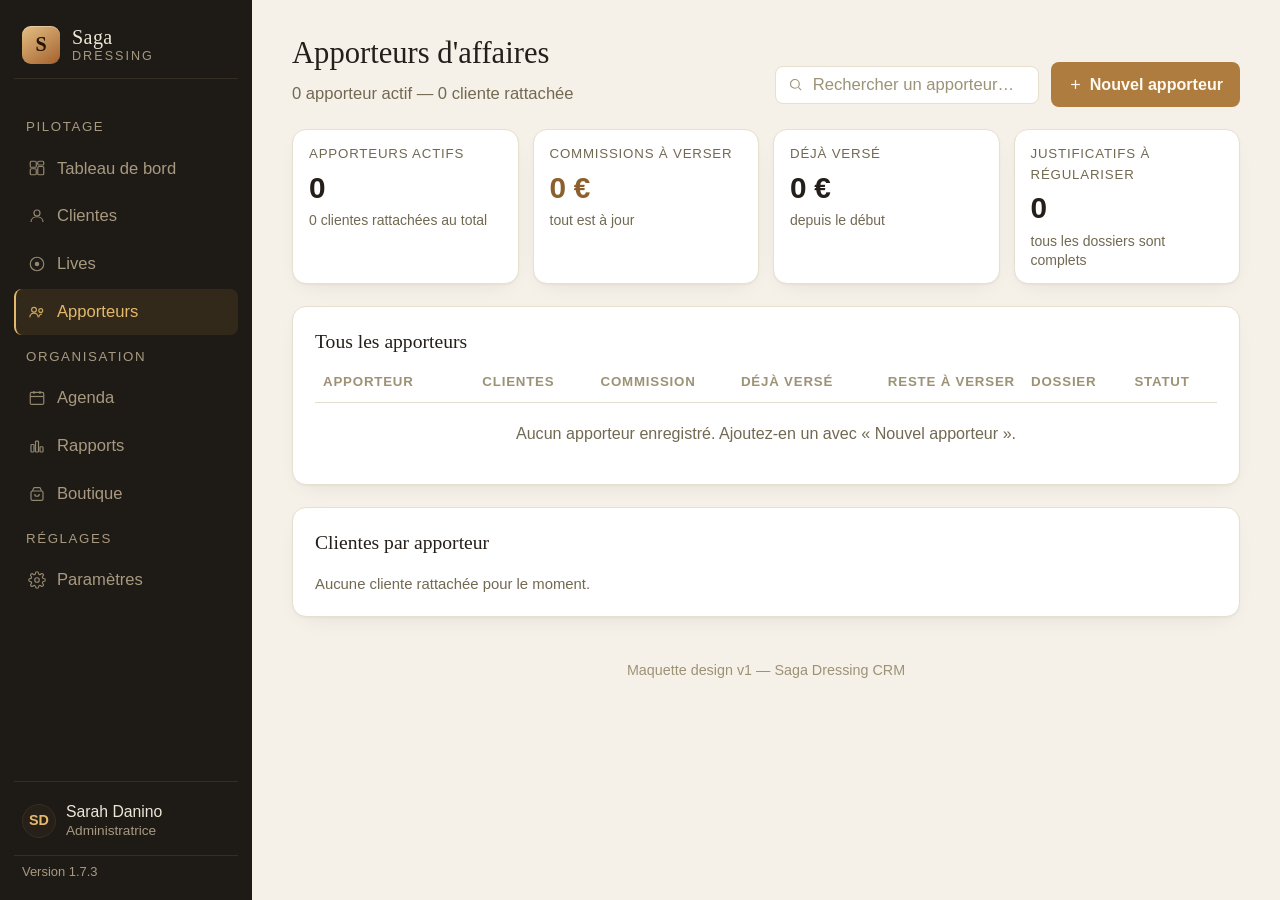
==== apporteur.html @ ab076937 "feat: démarrage à vide pour la phase de test Les exemples (Fanny, Julie, Nadia R., lives de juillet…" ====
<!DOCTYPE html>
<html lang="fr">
<head>
<meta charset="UTF-8" />
<meta name="viewport" content="width=device-width, initial-scale=1.0" />
<title>Apporteur — Saga Dressing (maquette)</title>
<link rel="stylesheet" href="style.css" />
</head>
<body>
  <div class="app">
    <aside class="sidebar" id="sidebarRoot"></aside>

    <div class="main">
      <a class="back-link" href="apporteurs.html">
        <svg width="14" height="14" viewBox="0 0 24 24" fill="none" stroke="currentColor" stroke-width="2"><line x1="19" y1="12" x2="5" y2="12"/><polyline points="12,19 5,12 12,5"/></svg>
        Apporteurs
      </a>

      <div class="detail-header">
        <div class="avatar-lg" id="aAvatar">—</div>
        <div class="detail-title-block">
          <div class="detail-title-row">
            <h1 id="aName">—</h1>
            <span class="chip good" id="aStatusChip">Actif</span>
            <span class="chip critical" id="aDocChip" style="display:none;">Justificatif manquant</span>
          </div>
          <div class="detail-meta" id="aMeta">—</div>
        </div>
        <div class="detail-actions">
          <button class="btn btn-secondary" onclick="ouvrirEdition()">
            <svg width="14" height="14" viewBox="0 0 24 24" fill="none" stroke="currentColor" stroke-width="1.8"><path d="M12 20h9"/><path d="M16.5 3.5a2.1 2.1 0 0 1 3 3L7 19l-4 1 1-4Z"/></svg>
            Modifier
          </button>
          <button class="btn btn-primary" onclick="reglerCommissions()">
            <svg width="14" height="14" viewBox="0 0 24 24" fill="none" stroke="currentColor" stroke-width="1.8"><rect x="3" y="6" width="18" height="13" rx="2"/><path d="M3 10h18"/></svg>
            Régler les commissions
          </button>
        </div>
      </div>

      <div class="proto-badge">
        <svg width="14" height="14" viewBox="0 0 24 24" fill="none" stroke="currentColor" stroke-width="1.8"><circle cx="12" cy="12" r="9"/><line x1="12" y1="8" x2="12" y2="13"/><circle cx="12" cy="16.3" r="0.6" fill="currentColor" stroke="none"/></svg>
        Maquette design — données fictives, non connectée au CRM en production
      </div>

      <div class="alert-bar" id="docAlert" style="display:none;">
        <svg width="16" height="16" viewBox="0 0 24 24" fill="none" stroke="currentColor" stroke-width="1.8"><path d="M12 9v4"/><path d="M10.3 3.9 2.4 18a1.8 1.8 0 0 0 1.6 2.7h16a1.8 1.8 0 0 0 1.6-2.7L13.7 3.9a1.8 1.8 0 0 0-3.4 0Z"/><circle cx="12" cy="17" r="0.6" fill="currentColor" stroke="none"/></svg>
        <span id="docAlertText">—</span>
        <button class="btn btn-secondary btn-sm alert-action" onclick="document.querySelector('[data-tab=&quot;tab-docs&quot;]').click()">Voir les justificatifs</button>
      </div>

      <div class="kpi-grid">
        <div class="kpi-card">
          <div class="kpi-top"><span class="kpi-label">Clientes apportées</span></div>
          <div class="kpi-value tabular" id="kClientes">—</div>
          <div class="kpi-delta" id="kClientesSub">—</div>
        </div>
        <div class="kpi-card">
          <div class="kpi-top"><span class="kpi-label">Commission par défaut</span></div>
          <div class="kpi-value tabular" id="kPct">—</div>
          <div class="kpi-delta">appliquée aux ventes en live</div>
        </div>
        <div class="kpi-card">
          <div class="kpi-top"><span class="kpi-label">Déjà versé</span></div>
          <div class="kpi-value tabular" id="kPaye">—</div>
          <div class="kpi-delta" id="kPayeSub">—</div>
        </div>
        <div class="kpi-card">
          <div class="kpi-top"><span class="kpi-label">Reste à verser</span></div>
          <div class="kpi-value tabular" id="kDu" style="color:var(--brand-strong)">—</div>
          <div class="kpi-delta" id="kDuSub">—</div>
        </div>
      </div>

      <div class="panel">
        <div class="tabs" data-panel-group="apporteur">
          <div class="tab-item active" data-tab="tab-commissions">Commissions</div>
          <div class="tab-item" data-tab="tab-contrat-a">Contrat</div>
          <div class="tab-item" data-tab="tab-docs">Justificatifs <span class="tab-badge" id="docsBadge" style="display:none;">0</span></div>
          <div class="tab-item" data-tab="tab-infos-a">Infos</div>
        </div>

        <!-- ===== COMMISSIONS ===== -->
        <div class="tab-panel active" id="tab-commissions" data-panel-group="apporteur" style="margin-top:18px;">
          <div class="table-scroll">
            <table>
              <thead><tr><th>Date</th><th>Origine</th><th>Cliente</th><th class="num">Base</th><th class="num">Commission</th><th>Statut</th></tr></thead>
              <tbody id="commBody"></tbody>
            </table>
          </div>
        </div>

        <!-- ===== CONTRAT ===== -->
        <div class="tab-panel" id="tab-contrat-a" data-panel-group="apporteur" style="margin-top:18px;">
          <div class="file-row" style="margin-bottom:18px;">
            <div class="file-icon">
              <svg width="18" height="18" viewBox="0 0 24 24" fill="none" stroke="currentColor" stroke-width="1.7"><path d="M8 3h6l6 6v10a2 2 0 0 1-2 2H8a2 2 0 0 1-2-2V5a2 2 0 0 1 2-2Z"/><path d="M14 3v6h6"/></svg>
            </div>
            <div class="file-meta">
              <div class="file-name">Modele_Contrat_Apporteur.docx</div>
              <div class="file-sub">Modèle utilisé pour tous les apporteurs</div>
            </div>
            <div class="file-actions">
              <input type="file" id="modeleContratInput" accept=".doc,.docx,.pdf,.odt" style="display:none;" onchange="remplacerModele(this)" />
              <button class="btn btn-ghost btn-sm" onclick="document.getElementById('modeleContratInput').click()">Remplacer le modèle</button>
            </div>
          </div>

          <div id="contratEmpty" class="empty-state">
            <svg width="30" height="30" viewBox="0 0 24 24" fill="none" stroke="currentColor" stroke-width="1.6"><path d="M8 3h6l6 6v10a2 2 0 0 1-2 2H8a2 2 0 0 1-2-2V5a2 2 0 0 1 2-2Z"/><path d="M14 3v6h6"/><line x1="9" y1="13" x2="15" y2="13"/></svg>
            <div class="t">Aucun contrat d'apporteur enregistré</div>
            <div class="s">Fixez le taux et les conditions, puis envoyez-le en signature électronique</div>
            <button class="btn btn-primary" style="margin-top:8px;" onclick="startContrat()">Créer le contrat</button>
          </div>

          <div id="contratWorkspace" style="display:none;">
            <div class="sign-steps" id="signSteps">
              <div class="sign-step" data-step="draft"><div class="dot">1</div><span class="label">Brouillon</span><span class="sub" id="stepDraftSub">—</span></div>
              <div class="sign-step" data-step="sent"><div class="dot">2</div><span class="label">À signer</span><span class="sub" id="stepSentSub">—</span></div>
              <div class="sign-step" data-step="signed"><div class="dot">3</div><span class="label">Signé</span><span class="sub" id="stepSignedSub">—</span></div>
            </div>

            <div class="contrat-columns">
              <div class="form-grid" id="contratFields">
                <div class="form-field">
                  <label class="form-label" for="cStatutJur">Statut de l'apporteur</label>
                  <select class="form-select" id="cStatutJur">
                    <option>Auto-entrepreneur</option>
                    <option>Société (SASU, EURL…)</option>
                    <option>Particulier non professionnel</option>
                  </select>
                </div>
                <div class="form-field">
                  <label class="form-label" for="cSiret">SIRET</label>
                  <input class="form-input" id="cSiret" placeholder="Ex. 892 411 675 00018" />
                </div>
                <div class="form-field">
                  <label class="form-label" for="cTaux">Taux de commission (%)</label>
                  <input class="form-input" type="number" id="cTaux" />
                </div>
                <div class="form-field">
                  <label class="form-label" for="cAssiette">Assiette de la commission</label>
                  <select class="form-select" id="cAssiette">
                    <option>Ventes en live uniquement</option>
                    <option>Toutes les ventes (live et hors live)</option>
                  </select>
                </div>
                <div class="form-field">
                  <label class="form-label" for="cDuree">Durée de l'apport</label>
                  <select class="form-select" id="cDuree">
                    <option>Tant que la cliente reste active</option>
                    <option>12 mois à compter de la mise en relation</option>
                    <option>24 mois à compter de la mise en relation</option>
                  </select>
                </div>
                <div class="form-field">
                  <label class="form-label" for="cDebut">Date d'effet</label>
                  <input class="form-input" type="date" id="cDebut" />
                </div>

                <div id="actionsDraft" style="display:flex; gap:10px; flex-wrap:wrap;">
                  <button class="btn btn-primary btn-sm" onclick="sendForSignature()">Envoyer en signature</button>
                  <button class="btn btn-ghost btn-sm" onclick="cancelContrat()">Annuler</button>
                </div>
                <div id="actionsSent" style="display:none;">
                  <p class="card-note" style="margin-bottom:10px;">Envoyé à <strong id="sentEmail">—</strong> · en attente de signature.</p>
                  <button class="btn btn-secondary btn-sm" onclick="simulateSignature()">Simuler la réception de signature</button>
                </div>
                <div id="actionsSigned" style="display:none;">
                  <p class="card-note" style="margin-bottom:10px; color:var(--good);">✓ Contrat signé le <strong id="signedDate">—</strong>, archivé dans les justificatifs.</p>
                </div>
              </div>

              <div class="doc-preview" id="contratPreview">
                <div class="doc-title">CONTRAT D'APPORTEUR D'AFFAIRES</div>
                <p>Entre <strong>SAGA DRESSING</strong>, SAS – 2, rue des Colverts, 77150 Lésigny – SIRET 102 429 833,
                représentée par Sarah Danino, ci-après « la Société »,</p>
                <p>Et <span class="field" data-f="nom">—</span>,
                <span class="field" data-f="statut">—</span>,
                SIRET <span class="field empty" data-f="siret">…</span>, ci-après « l'Apporteur ».</p>

                <h3>1. Objet</h3>
                <p>L'Apporteur met en relation la Société avec des personnes susceptibles de lui confier des articles
                en dépôt-vente. Il n'a aucun pouvoir de représentation ni de négociation au nom de la Société.</p>

                <h3>2. Rémunération</h3>
                <p>L'Apporteur perçoit <span class="field" data-f="taux">—</span> % du produit des ventes réalisées
                pour les clientes qu'il a apportées, calculé sur <span class="field" data-f="assiette">—</span>.
                La commission est due après encaissement effectif par la Société.</p>

                <h3>3. Durée de l'apport</h3>
                <p><span class="field" data-f="duree">—</span>. Prise d'effet au
                <span class="field" data-f="debut">—</span>.</p>

                <h3>4. Facturation</h3>
                <p>L'Apporteur professionnel adresse une facture mensuelle. À défaut de statut professionnel,
                les sommes versées sont déclarées par la Société au titre des honoraires (déclaration DAS2).</p>

                <h3>5. Obligations de l'Apporteur</h3>
                <p>L'Apporteur fournit et maintient à jour les justificatifs légaux exigés : extrait Kbis ou avis
                de situation SIRENE, attestation de vigilance URSSAF (renouvelée tous les 6 mois), pièce d'identité
                et coordonnées bancaires.</p>

                <h3>6. Signature</h3>
                <p>Fait à Lésigny, le <span class="field" data-f="debut2">—</span>.<br/>
                Signature de l'Apporteur : <span class="field empty" data-f="sig">à signer</span><br/>
                Pour la Société : <span class="field empty">Sarah Danino</span></p>
              </div>
            </div>
          </div>
        </div>

        <!-- ===== JUSTIFICATIFS ===== -->
        <div class="tab-panel" id="tab-docs" data-panel-group="apporteur" style="margin-top:18px;">
          <p class="card-note" style="max-width:720px; margin-bottom:16px;">
            Pièces à conserver pour être en règle en cas de contrôle. Celles marquées <strong>Obligatoire</strong>
            doivent être présentes et à jour ; l'attestation de vigilance URSSAF se renouvelle tous les 6 mois.
          </p>

          <div class="doc-checklist" id="docChecklist"></div>

          <div style="margin-top:18px; padding:16px 18px; border:1px solid var(--line); border-radius:12px; background:var(--surface-alt);">
            <div class="form-grid" style="max-width:480px;">
              <div class="form-field">
                <label class="form-label" for="upType">Type de document</label>
                <select class="form-select" id="upType"></select>
              </div>
              <div class="form-field">
                <label class="form-label" for="upFile">Fichier</label>
                <input class="form-input" type="file" id="upFile" />
              </div>
              <div class="form-field">
                <label class="form-label" for="upExpire">Date d'expiration (si applicable)</label>
                <input class="form-input" type="date" id="upExpire" />
                <span class="card-note">Renseignée, elle déclenche une alerte quand le document approche de sa péremption.</span>
              </div>
              <button class="btn btn-primary btn-sm" style="max-width:220px;" onclick="addDoc()">Ajouter le justificatif</button>
            </div>
          </div>
        </div>

        <!-- ===== INFOS ===== -->
        <div class="tab-panel" id="tab-infos-a" data-panel-group="apporteur" style="margin-top:18px;">
          <div class="info-list" id="infoList"></div>

          <div class="form-grid" id="infoForm" style="display:none; max-width:520px; margin-top:4px;">
            <div class="form-field">
              <label class="form-label" for="eNom">Nom complet</label>
              <input class="form-input" id="eNom" />
            </div>
            <div class="form-field">
              <label class="form-label" for="ePrenom">Nom affiché (listes, fiches clientes)</label>
              <input class="form-input" id="ePrenom" placeholder="Ex. Nadia R." />
            </div>
            <div class="form-field" style="flex-direction:row; gap:12px;">
              <div style="flex:1;">
                <label class="form-label" for="eEmail">Email</label>
                <input class="form-input" type="email" id="eEmail" />
              </div>
              <div style="flex:1;">
                <label class="form-label" for="eTel">Téléphone</label>
                <input class="form-input" id="eTel" />
              </div>
            </div>
            <div class="form-field">
              <label class="form-label" for="eAdresse">Adresse</label>
              <input class="form-input" id="eAdresse" placeholder="Ex. 8 rue des Lilas, 75020 Paris" />
            </div>
            <div class="form-field" style="flex-direction:row; gap:12px;">
              <div style="flex:2;">
                <label class="form-label" for="eStatutJur">Statut juridique</label>
                <select class="form-select" id="eStatutJur">
                  <option>Auto-entrepreneur</option>
                  <option>Société (SASU, EURL…)</option>
                  <option>Particulier non professionnel</option>
                </select>
              </div>
              <div style="flex:1;">
                <label class="form-label" for="eSiret">SIRET</label>
                <input class="form-input" id="eSiret" />
              </div>
            </div>
            <div class="form-field" style="flex-direction:row; gap:12px;">
              <div style="flex:1;">
                <label class="form-label" for="ePct">Commission par défaut (%)</label>
                <input class="form-input" type="number" id="ePct" />
              </div>
              <div style="flex:1;">
                <label class="form-label" for="eStatut">Statut</label>
                <select class="form-select" id="eStatut">
                  <option>Actif</option>
                  <option>Inactif</option>
                </select>
              </div>
            </div>
            <div style="display:flex; gap:10px; align-items:center;">
              <button class="btn btn-primary btn-sm" onclick="enregistrerInfos()">Enregistrer les modifications</button>
              <button class="btn btn-ghost btn-sm" onclick="annulerEdition()">Annuler</button>
              <span class="card-note" id="eSaved" style="display:none; color:var(--good);">✓ Enregistré</span>
            </div>
          </div>
        </div>
      </div>

      <p class="footnote">Maquette design v1 — Saga Dressing CRM</p>
    </div>
  </div>

<script src="nav.js"></script>
<script src="saga-pdf.js"></script>
<script>
  renderSagaSidebar('apporteurs');
  initTabs();

  var TODAY_ISO = sagaAujourdhui();   // date réelle du poste
  var MOIS = ['janv.', 'févr.', 'mars', 'avr.', 'mai', 'juin', 'juil.', 'août', 'sept.', 'oct.', 'nov.', 'déc.'];

  function fmtEUR(n) { return Math.round(n).toLocaleString('fr-FR') + ' €'; }
  function fmtDate(iso) {
    if (!iso) return '—';
    var d = new Date(iso + 'T00:00:00');
    return d.getDate() + ' ' + MOIS[d.getMonth()];
  }
  function fmtDateFR(iso) {
    if (!iso) return '—';
    var p = iso.split('-');
    return p[2] + '/' + p[1] + '/' + p[0];
  }

  // Types de justificatifs attendus pour un apporteur d'affaires
  var DOC_TYPES = [
    { key: 'kbis',     label: 'Extrait Kbis / avis SIRENE',        required: true },
    { key: 'urssaf',   label: 'Attestation de vigilance URSSAF',   required: true, renouvelable: true },
    { key: 'identite', label: "Pièce d'identité",                  required: true },
    { key: 'rib',      label: 'RIB',                               required: true },
    { key: 'contrat',  label: "Contrat d'apporteur signé",         required: true },
    { key: 'assurance',label: 'Attestation RC professionnelle',    required: false },
    { key: 'das2',     label: 'Déclaration DAS2 (honoraires)',     required: false },
    { key: 'facture',  label: 'Facture de commission',             required: false },
    { key: 'autre',    label: 'Autre document',                    required: false }
  ];

  var APPORTEURS = {
    nadia: {
      prenom: 'Nadia R.', nom: 'Nadia Roussel', initiales: 'NR', statut: 'Actif',
      email: 'nadia.roussel@example.com', tel: '06 45 78 21 09',
      statutJur: 'Auto-entrepreneur', siret: '892 411 675 00018',
      pct: 8, depuis: 'mars 2026',
      clientes: ['Fanny (M)', 'Camille (B)', 'Élise (R)'],
      commissions: [
        { date: '2026-07-29', origine: 'Live du 29/07', cliente: 'Fanny',   base: 1480, montant: 118, paye: 0 },
        { date: '2026-07-24', origine: 'Live du 24/07', cliente: 'Camille', base: 2110, montant: 169, paye: 0 },
        { date: '2026-07-17', origine: 'Live du 17/07', cliente: 'Fanny',   base: 870,  montant: 70,  paye: 1 },
        { date: '2026-06-19', origine: 'Live du 19/06', cliente: 'Fanny',   base: 1105, montant: 88,  paye: 1 },
        { date: '2026-06-12', origine: 'Live du 12/06', cliente: 'Camille', base: 1680, montant: 134, paye: 1 }
      ],
      docs: [
        { type: 'kbis',     nom: 'Kbis_Nadia_Roussel.pdf',       ajoute: '2026-03-12', expire: '' },
        { type: 'identite', nom: 'CNI_Nadia_Roussel.pdf',        ajoute: '2026-03-12', expire: '2031-05-04' },
        { type: 'rib',      nom: 'RIB_Nadia_Roussel.pdf',        ajoute: '2026-03-12', expire: '' },
        { type: 'urssaf',   nom: 'Vigilance_URSSAF_T1_2026.pdf', ajoute: '2026-02-10', expire: '2026-08-10' }
      ]
    },
    karim: {
      prenom: 'Karim B.', nom: 'Karim Belkacem', initiales: 'KB', statut: 'Actif',
      email: 'karim.belkacem@example.com', tel: '07 12 66 45 30',
      statutJur: 'Société (SASU, EURL…)', siret: '904 552 118 00027',
      pct: 6, depuis: 'avril 2026',
      clientes: ['Marion (F)', 'Nora (T)'],
      commissions: [
        { date: '2026-07-20', origine: 'Live du 20/07', cliente: 'Marion', base: 1500, montant: 90, paye: 0 },
        { date: '2026-06-08', origine: 'Live du 08/06', cliente: 'Marion', base: 1450, montant: 87, paye: 1 }
      ],
      docs: [
        { type: 'kbis',     nom: 'Kbis_KB_Conseil.pdf',   ajoute: '2026-04-02', expire: '' },
        { type: 'rib',      nom: 'RIB_KB_Conseil.pdf',    ajoute: '2026-04-02', expire: '' }
      ]
    },
    sonia: {
      prenom: 'Sonia L.', nom: 'Sonia Lambert', initiales: 'SL', statut: 'Inactif',
      email: 'sonia.lambert@example.com', tel: '06 33 90 74 12',
      statutJur: 'Particulier non professionnel', siret: '',
      pct: 8, depuis: 'janvier 2026',
      clientes: [],
      commissions: [],
      docs: []
    }
  };

  function currentKey() {
    var k = new URLSearchParams(window.location.search).get('a');
    return k ? k.toLowerCase() : 'nadia';
  }

  /* Les apporteurs créés depuis la liste vivent dans `apporteurs_data` :
     sans cette lecture, leur fiche renverrait sur l'exemple Nadia. */
  if (!sagaDemoActive()) APPORTEURS = {};
  var FICHES = sagaLoad('apporteurs_data', {});
  Object.keys(FICHES).forEach(function (k) { if (!APPORTEURS[k]) APPORTEURS[k] = FICHES[k]; });

  var A = APPORTEURS[currentKey()] || APPORTEURS.nadia;
  if (!A) {
    /* Base vide : on repart de la liste plutôt que d'ouvrir un exemple. */
    location.replace('apporteurs.html');
    A = {
      prenom: '', nom: '', initiales: '', statut: 'Actif', email: '', tel: '',
      statutJur: '', siret: '', pct: 0, depuis: '',
      clientes: [], commissions: [], docs: []
    };
  }

  function persistApporteur() {
    var fiches = sagaLoad('apporteurs_data', {});
    fiches[currentKey()] = A;
    sagaSave('apporteurs_data', fiches);
  }

  function docTypeLabel(key) {
    var t = DOC_TYPES.find(function (x) { return x.key === key; });
    return t ? t.label : key;
  }

  // État d'un justificatif : manquant / expiré / bientôt expiré / à jour
  function docState(doc) {
    if (!doc) return 'missing';
    if (!doc.expire) return 'ok';
    var days = Math.round((new Date(doc.expire + 'T00:00:00') - new Date(TODAY_ISO + 'T00:00:00')) / 86400000);
    if (days < 0) return 'expired';
    if (days <= 30) return 'soon';
    return 'ok';
  }

  function renderDocs() {
    var html = DOC_TYPES.filter(function (t) { return t.key !== 'autre'; }).map(function (t) {
      var doc = A.docs.find(function (d) { return d.type === t.key; });
      var state = docState(doc);
      var chip, sub;

      if (!doc) {
        chip = t.required ? '<span class="chip critical">Manquant</span>' : '<span class="chip neutral">Non fourni</span>';
        sub = t.required ? 'Document obligatoire' : 'Optionnel';
      } else if (state === 'expired') {
        chip = '<span class="chip critical">Expiré</span>';
        sub = doc.nom + ' · expiré le ' + fmtDateFR(doc.expire);
      } else if (state === 'soon') {
        chip = '<span class="chip warn">À renouveler</span>';
        sub = doc.nom + ' · expire le ' + fmtDateFR(doc.expire);
      } else {
        chip = '<span class="chip good">À jour</span>';
        sub = doc.nom + ' · ajouté le ' + fmtDateFR(doc.ajoute) + (doc.expire ? ' · valable jusqu\'au ' + fmtDateFR(doc.expire) : '');
      }

      var action = doc
        ? boutonTelecharger(doc) + '<button class="btn btn-ghost btn-sm" onclick="removeDoc(\'' + t.key + '\')">Supprimer</button>'
        : '<button class="btn btn-secondary btn-sm" onclick="focusUpload(\'' + t.key + '\')">Ajouter</button>';

      return '<div class="doc-row">' +
        '<div class="file-icon"><svg width="17" height="17" viewBox="0 0 24 24" fill="none" stroke="currentColor" stroke-width="1.7"><path d="M8 3h6l6 6v10a2 2 0 0 1-2 2H8a2 2 0 0 1-2-2V5a2 2 0 0 1 2-2Z"/><path d="M14 3v6h6"/></svg></div>' +
        '<div class="doc-meta">' +
          '<div class="doc-name">' + t.label + (t.required ? ' <span class="req">Obligatoire</span>' : '') + '</div>' +
          '<div class="doc-sub">' + sub + '</div>' +
        '</div>' +
        '<div class="doc-state">' + chip + '</div>' +
        '<div class="file-actions">' + action + '</div>' +
      '</div>';
    }).join('');

    // Documents libres (autre, factures…) ajoutés en plus
    var extras = A.docs.filter(function (d) { return !DOC_TYPES.some(function (t) { return t.key === d.type && t.key !== 'autre'; }); });
    html += extras.map(function (d) {
      return '<div class="doc-row">' +
        '<div class="file-icon"><svg width="17" height="17" viewBox="0 0 24 24" fill="none" stroke="currentColor" stroke-width="1.7"><path d="M8 3h6l6 6v10a2 2 0 0 1-2 2H8a2 2 0 0 1-2-2V5a2 2 0 0 1 2-2Z"/><path d="M14 3v6h6"/></svg></div>' +
        '<div class="doc-meta"><div class="doc-name">' + docTypeLabel(d.type) + '</div>' +
        '<div class="doc-sub">' + d.nom + ' · ajouté le ' + fmtDateFR(d.ajoute) + '</div></div>' +
        '<div class="doc-state"><span class="chip good">Ajouté</span></div>' +
        '<div class="file-actions">' + boutonTelecharger(d) + '</div>' +
      '</div>';
    }).join('');

    document.getElementById('docChecklist').innerHTML = html;

    // Alerte + badge sur les documents à problème
    var problems = DOC_TYPES.filter(function (t) { return t.key !== 'autre'; }).filter(function (t) {
      var doc = A.docs.find(function (d) { return d.type === t.key; });
      var st = docState(doc);
      return (t.required && !doc) || st === 'expired' || st === 'soon';
    });

    var badge = document.getElementById('docsBadge');
    if (problems.length) {
      badge.textContent = problems.length;
      badge.style.display = 'inline-block';
      document.getElementById('docAlertText').innerHTML =
        '<strong>' + problems.length + ' justificatif' + (problems.length > 1 ? 's' : '') +
        ' à régulariser</strong> — ' + problems.map(function (p) { return p.label; }).join(', ') + '.';
      document.getElementById('docAlert').style.display = 'flex';
      document.getElementById('aDocChip').style.display = 'inline-block';
    } else {
      badge.style.display = 'none';
      document.getElementById('docAlert').style.display = 'none';
      document.getElementById('aDocChip').style.display = 'none';
    }
  }

  function focusUpload(typeKey) {
    document.getElementById('upType').value = typeKey;
    document.getElementById('upFile').focus();
    document.getElementById('upFile').scrollIntoView({ behavior: 'smooth', block: 'center' });
  }

  function addDoc() {
    var type = document.getElementById('upType').value;
    var expire = document.getElementById('upExpire').value;
    var fichier = document.getElementById('upFile').files[0];
    // Le vrai nom du fichier déposé est conservé ; sinon on retombe sur un nom généré
    var nom = fichier ? fichier.name
      : docTypeLabel(type).replace(/[^A-Za-zÀ-ÿ0-9]+/g, '_') + '_' + A.prenom.replace(/\W+/g, '') + '.pdf';

    function enregistre(contenu) {
      var existing = A.docs.find(function (d) { return d.type === type; });
      if (existing) {
        existing.nom = nom; existing.ajoute = TODAY_ISO; existing.expire = expire;
        if (contenu) existing.contenu = contenu;
      } else {
        A.docs.push({ type: type, nom: nom, ajoute: TODAY_ISO, expire: expire, contenu: contenu });
      }
      document.getElementById('upExpire').value = '';
      document.getElementById('upFile').value = '';
      renderDocs();
    }

    // On garde le fichier en mémoire pour que "Télécharger" renvoie le vrai document
    if (fichier) {
      var reader = new FileReader();
      reader.onload = function () { enregistre(reader.result); };
      reader.readAsDataURL(fichier);
    } else {
      enregistre(null);
    }
  }

  function removeDoc(typeKey) {
    if (!confirm('Supprimer ce justificatif ?')) return;
    A.docs = A.docs.filter(function (d) { return d.type !== typeKey; });
    renderDocs();
  }

  function renderCommissions() {
    var body = document.getElementById('commBody');
    if (A.commissions.length === 0) {
      body.innerHTML = '<tr><td colspan="6" class="muted" style="text-align:center; padding:22px 8px;">Aucune commission enregistrée.</td></tr>';
      return;
    }
    body.innerHTML = A.commissions.map(function (c) {
      return '<tr>' +
        '<td>' + fmtDate(c.date) + '</td>' +
        '<td class="muted">' + c.origine + '</td>' +
        '<td>' + c.cliente + '</td>' +
        '<td class="num tabular">' + fmtEUR(c.base) + '</td>' +
        '<td class="num tabular">' + fmtEUR(c.montant) + '</td>' +
        '<td>' + (c.paye ? '<span class="chip good">Versée</span>' : '<span class="chip warn">À verser</span>') + '</td>' +
      '</tr>';
    }).join('');
  }

  function renderApporteur() {
    document.title = A.prenom + ' — Saga Dressing (maquette)';
    document.getElementById('aAvatar').textContent = A.initiales;
    document.getElementById('aName').textContent = A.prenom;
    var chip = document.getElementById('aStatusChip');
    chip.textContent = A.statut;
    chip.className = A.statut === 'Actif' ? 'chip good' : 'chip neutral';
    document.getElementById('aMeta').textContent =
      A.statutJur + ' · commission ' + A.pct + ' % · apporteur depuis ' + A.depuis;

    var paye = 0, du = 0, nbDu = 0;
    A.commissions.forEach(function (c) {
      if (c.paye) paye += c.montant; else { du += c.montant; nbDu++; }
    });

    document.getElementById('kClientes').textContent = A.clientes.length;
    document.getElementById('kClientesSub').textContent = A.clientes.length ? A.clientes.join(', ') : 'aucune cliente rattachée';
    document.getElementById('kPct').textContent = A.pct + ' %';
    document.getElementById('kPaye').textContent = fmtEUR(paye);
    document.getElementById('kPayeSub').textContent = 'depuis ' + A.depuis;
    document.getElementById('kDu').textContent = fmtEUR(du);
    document.getElementById('kDuSub').textContent = nbDu ? nbDu + ' commission(s) en attente' : 'tout est à jour';

    document.getElementById('infoList').innerHTML = [
      ['Nom complet', A.nom], ['Email', A.email], ['Téléphone', sagaTelephone(A.tel)],
      ['Adresse', A.adresse || '—'],
      ['Statut juridique', A.statutJur], ['SIRET', A.siret || '—'],
      ['Commission par défaut', A.pct + ' %'],
      ['Clientes apportées', A.clientes.length ? A.clientes.join(', ') : '—']
    ].map(function (r) {
      return '<div class="info-row"><span class="k">' + r[0] + '</span><span class="v">' + r[1] + '</span></div>';
    }).join('');

    document.getElementById('upType').innerHTML = DOC_TYPES.map(function (t) {
      return '<option value="' + t.key + '">' + t.label + '</option>';
    }).join('');

    document.getElementById('cTaux').value = A.pct;
    document.getElementById('cSiret').value = A.siret;
    document.getElementById('cStatutJur').value = A.statutJur;
    document.getElementById('cDebut').value = TODAY_ISO;

    renderCommissions();
    renderDocs();
  }

  /* ===== Édition de la fiche apporteur ===== */
  // On retient l'onglet d'où l'on vient : Annuler doit ramener à l'écran précédent.
  var ongletAvantEdition = null;

  function ongletActif() {
    var t = document.querySelector('.tab-item.active');
    return t ? t.dataset.tab : null;
  }

  function ouvrirOnglet(nom) {
    var t = document.querySelector('[data-tab="' + nom + '"]');
    if (t) t.click();
  }

  function remplirInfoForm() {
    document.getElementById('eNom').value = A.nom;
    document.getElementById('ePrenom').value = A.prenom;
    document.getElementById('eEmail').value = A.email;
    document.getElementById('eTel').value = A.tel;
    document.getElementById('eAdresse').value = A.adresse || '';
    document.getElementById('eStatutJur').value = A.statutJur;
    document.getElementById('eSiret').value = A.siret;
    document.getElementById('ePct').value = A.pct;
    document.getElementById('eStatut').value = A.statut;
  }

  function ouvrirEdition() {
    var courant = ongletActif();
    if (courant !== 'tab-infos-a') ongletAvantEdition = courant;
    ouvrirOnglet('tab-infos-a');
    remplirInfoForm();
    document.getElementById('infoList').style.display = 'none';
    document.getElementById('infoForm').style.display = 'flex';
    document.getElementById('eNom').focus();
  }

  function fermerEdition() {
    document.getElementById('infoForm').style.display = 'none';
    document.getElementById('infoList').style.display = '';
  }

  function annulerEdition() {
    remplirInfoForm();   // les saisies non enregistrées sont abandonnées
    fermerEdition();
    if (ongletAvantEdition) {
      var retour = ongletAvantEdition;
      ongletAvantEdition = null;
      ouvrirOnglet(retour);
    }
  }

  function enregistrerInfos() {
    var nom = document.getElementById('eNom').value.trim();
    if (!nom) { document.getElementById('eNom').focus(); return; }

    A.nom = nom;
    A.prenom = document.getElementById('ePrenom').value.trim() || nom;
    A.email = document.getElementById('eEmail').value.trim();
    A.tel = sagaTelephone(document.getElementById('eTel').value);
    A.adresse = document.getElementById('eAdresse').value.trim();
    A.statutJur = document.getElementById('eStatutJur').value;
    A.siret = document.getElementById('eSiret').value.trim();
    A.pct = parseInt(document.getElementById('ePct').value, 10) || 0;
    A.statut = document.getElementById('eStatut').value;
    A.initiales = A.prenom.split(/\s+/).map(function (w) { return w[0]; }).join('').slice(0, 2).toUpperCase();

    persistApporteur();
    sagaTracer('Modification apporteur', A.nom);
    renderApporteur();   // en-tête, KPI, infos et contrat repartent des nouvelles valeurs
    fermerEdition();
    ongletAvantEdition = null;

    var ok = document.getElementById('eSaved');
    ok.style.display = 'inline';
    clearTimeout(enregistrerInfos._t);
    enregistrerInfos._t = setTimeout(function () { ok.style.display = 'none'; }, 2500);
  }

  /* ===== Règlement des commissions ===== */
  function reglerCommissions() {
    var enAttente = A.commissions.filter(function (c) { return !c.paye; });
    if (enAttente.length === 0) {
      alert('Rien à régler : toutes les commissions de ' + A.prenom + ' sont déjà versées.');
      return;
    }
    var total = enAttente.reduce(function (s, c) { return s + c.montant; }, 0);
    if (!confirm('Marquer comme versées ' + enAttente.length + ' commission(s) ?\n\n'
      + 'Total : ' + fmtEUR(total) + '\nBénéficiaire : ' + A.nom)) return;

    enAttente.forEach(function (c) { c.paye = 1; c.datePaiement = TODAY_ISO; });
    renderApporteur();
  }

  /* ===== Modèle de contrat ===== */
  function remplacerModele(input) {
    if (!input.files || !input.files[0]) return;
    var f = input.files[0];
    var row = input.closest('.file-row');
    row.querySelector('.file-name').textContent = f.name;
    row.querySelector('.file-sub').textContent =
      'Modèle utilisé pour tous les apporteurs · remplacé le ' + fmtDateFR(TODAY_ISO);
    input.value = '';
  }

  /* ===== Justificatifs : téléchargement ===== */
  // Le fichier n'est téléchargeable que s'il a réellement été déposé dans la maquette.
  function boutonTelecharger(doc) {
    if (doc && doc.contenu) {
      return '<button class="btn btn-ghost btn-sm" onclick="telechargerDoc(\'' + doc.type + '\')">Télécharger</button>';
    }
    return '<button class="btn btn-ghost btn-sm" disabled title="Document de démonstration : aucun fichier réel n\'est associé" style="opacity:.5;">Télécharger</button>';
  }

  function telechargerDoc(typeKey) {
    var doc = A.docs.find(function (d) { return d.type === typeKey; });
    if (!doc || !doc.contenu) return;
    var a = document.createElement('a');
    a.href = doc.contenu;
    a.download = doc.nom;
    document.body.appendChild(a);
    a.click();
    document.body.removeChild(a);
  }

  /* ===== Contrat d'apporteur ===== */
  function setF(name, value, empty) {
    var el = document.querySelector('#contratPreview [data-f="' + name + '"]');
    if (!el) return;
    el.textContent = value;
    el.classList.toggle('empty', !!empty);
  }

  function refreshContrat() {
    var st = document.getElementById('cStatutJur');
    var as = document.getElementById('cAssiette');
    var du = document.getElementById('cDuree');
    var siret = document.getElementById('cSiret').value;
    setF('nom', A.nom);
    setF('statut', st.options[st.selectedIndex].text);
    setF('siret', siret || '…', !siret);
    setF('taux', document.getElementById('cTaux').value || '0');
    setF('assiette', as.options[as.selectedIndex].text.toLowerCase());
    setF('duree', du.options[du.selectedIndex].text);
    setF('debut', fmtDateFR(document.getElementById('cDebut').value));
    setF('debut2', fmtDateFR(document.getElementById('cDebut').value));
  }

  function setStep(step) {
    var order = ['draft', 'sent', 'signed'];
    var idx = order.indexOf(step);
    order.forEach(function (s, i) {
      var el = document.querySelector('#signSteps .sign-step[data-step="' + s + '"]');
      el.classList.remove('done', 'current');
      if (i < idx) el.classList.add('done');
      else if (i === idx) el.classList.add('current');
    });
  }

  function startContrat() {
    document.getElementById('contratEmpty').style.display = 'none';
    document.getElementById('contratWorkspace').style.display = 'block';
    setStep('draft');
    document.getElementById('actionsDraft').style.display = 'flex';
    document.getElementById('actionsSent').style.display = 'none';
    document.getElementById('actionsSigned').style.display = 'none';
    refreshContrat();
  }

  function cancelContrat() {
    document.getElementById('contratWorkspace').style.display = 'none';
    document.getElementById('contratEmpty').style.display = 'flex';
  }

  function sendForSignature() {
    var today = fmtDateFR(TODAY_ISO);
    document.getElementById('stepDraftSub').textContent = today;
    document.getElementById('stepSentSub').textContent = today;
    setStep('sent');
    document.getElementById('actionsDraft').style.display = 'none';
    document.getElementById('actionsSent').style.display = 'block';
    document.getElementById('sentEmail').textContent = A.email;
    ['cStatutJur','cSiret','cTaux','cAssiette','cDuree','cDebut'].forEach(function (id) {
      document.getElementById(id).disabled = true;
    });
    setF('sig', 'à signer électroniquement', true);
  }

  function simulateSignature() {
    var today = fmtDateFR(TODAY_ISO);
    document.getElementById('stepSignedSub').textContent = today;
    setStep('signed');
    document.getElementById('actionsSent').style.display = 'none';
    document.getElementById('actionsSigned').style.display = 'block';
    document.getElementById('signedDate').textContent = today;
    setF('sig', 'signé électroniquement');

    // Le contrat signé rejoint automatiquement les justificatifs
    var existing = A.docs.find(function (d) { return d.type === 'contrat'; });
    var nom = 'Contrat_Apporteur_' + A.prenom.replace(/\W+/g, '') + '_signe.pdf';
    if (existing) { existing.nom = nom; existing.ajoute = TODAY_ISO; }
    else { A.docs.push({ type: 'contrat', nom: nom, ajoute: TODAY_ISO, expire: '' }); }
    renderDocs();
  }

  ['cStatutJur','cSiret','cTaux','cAssiette','cDuree','cDebut'].forEach(function (id) {
    var el = document.getElementById(id);
    el.addEventListener('input', refreshContrat);
    el.addEventListener('change', refreshContrat);
  });

  renderApporteur();
</script>
</body>
</html>
---- style.css ----
:root {
  --bg: #F6F1E8;
  --surface: #FFFFFF;
  --surface-alt: #FBF6EE;
  --line: #E7DFCF;
  --ink: #241F1A;
  --ink-muted: #726952;
  --ink-faint: #9C9276;
  --brand: #AD7C3E;
  --brand-strong: #8C5F2C;
  --brand-soft: #F1E3C9;
  --good: #3E7D5B;
  --good-bg: #E3F0E7;
  --warn: #AD7C3E;
  --warn-bg: #F1E3C9;
  --critical: #B23B30;
  --critical-bg: #F8E1DD;
  --shadow: 0 1px 2px rgba(36,31,26,0.04), 0 8px 24px -12px rgba(36,31,26,0.12);

  --sidebar-bg: #1E1A16;
  --sidebar-bg-alt: #262019;
  --sidebar-ink: #EDE6D6;
  --sidebar-ink-muted: #A89A80;
  --sidebar-line: #352E24;
  --sidebar-active-bg: #33291B;
  --sidebar-active-ink: #E4B96C;
}

@media (prefers-color-scheme: dark) {
  :root {
    --bg: #15120E;
    --surface: #1E1A15;
    --surface-alt: #241F18;
    --line: #362F24;
    --ink: #F1E9DA;
    --ink-muted: #B3A78B;
    --ink-faint: #7D7460;
    --brand: #D2A360;
    --brand-strong: #E4B96C;
    --brand-soft: #3A2E1B;
    --good: #74C29B;
    --good-bg: #1E2E24;
    --warn: #D2A360;
    --warn-bg: #3A2E1B;
    --critical: #E38076;
    --critical-bg: #3A211D;
    --shadow: 0 1px 2px rgba(0,0,0,0.3), 0 8px 24px -12px rgba(0,0,0,0.5);
  }
}
:root[data-theme="dark"] {
  --bg: #15120E; --surface: #1E1A15; --surface-alt: #241F18; --line: #362F24;
  --ink: #F1E9DA; --ink-muted: #B3A78B; --ink-faint: #7D7460;
  --brand: #D2A360; --brand-strong: #E4B96C; --brand-soft: #3A2E1B;
  --good: #74C29B; --good-bg: #1E2E24; --warn: #D2A360; --warn-bg: #3A2E1B;
  --critical: #E38076; --critical-bg: #3A211D;
}
:root[data-theme="light"] {
  --bg: #F6F1E8; --surface: #FFFFFF; --surface-alt: #FBF6EE; --line: #E7DFCF;
  --ink: #241F1A; --ink-muted: #726952; --ink-faint: #9C9276;
  --brand: #AD7C3E; --brand-strong: #8C5F2C; --brand-soft: #F1E3C9;
  --good: #3E7D5B; --good-bg: #E3F0E7; --warn: #AD7C3E; --warn-bg: #F1E3C9;
  --critical: #B23B30; --critical-bg: #F8E1DD;
}

* { box-sizing: border-box; }
html, body { margin: 0; padding: 0; }
body {
  background: var(--bg);
  color: var(--ink);
  font-family: -apple-system, BlinkMacSystemFont, "Segoe UI", Roboto, Helvetica, Arial, sans-serif;
  -webkit-font-smoothing: antialiased;
  min-height: 100vh;
}
.serif { font-family: "Iowan Old Style", "Sitka Text", Georgia, "Times New Roman", serif; }
h1, h2, h3 { font-family: "Iowan Old Style", "Sitka Text", Georgia, "Times New Roman", serif; margin: 0; text-wrap: balance; font-weight: 500; }
.tabular { font-variant-numeric: tabular-nums; }
a { color: inherit; text-decoration: none; }
button { font: inherit; }

.app { display: flex; min-height: 100vh; }

/* ---------- Sidebar ---------- */
.sidebar {
  width: 252px; flex-shrink: 0;
  background: var(--sidebar-bg); color: var(--sidebar-ink);
  display: flex; flex-direction: column;
  padding: 22px 14px 18px; gap: 28px;
  position: sticky; top: 0; height: 100vh;
}
.brand { display: flex; align-items: center; gap: 12px; padding: 4px 8px 14px; border-bottom: 1px solid var(--sidebar-line); }
.brand-mark {
  width: 38px; height: 38px; border-radius: 9px;
  background: linear-gradient(145deg, #E3C083, #A5602E);
  display: flex; align-items: center; justify-content: center;
  font-family: "Iowan Old Style", Georgia, serif; font-weight: 600; font-size: 1.15rem;
  color: #241505; flex-shrink: 0; box-shadow: inset 0 1px 0 rgba(255,255,255,0.35);
}
.brand-word { display: flex; flex-direction: column; line-height: 1.1; }
.brand-word-main { font-family: "Iowan Old Style", Georgia, serif; font-size: 1.05rem; letter-spacing: 0.02em; }
.brand-word-sub { font-size: 0.66rem; letter-spacing: 0.16em; text-transform: uppercase; color: var(--sidebar-ink-muted); margin-top: 2px; }

.nav { display: flex; flex-direction: column; gap: 2px; }
.nav-label { font-size: 0.68rem; text-transform: uppercase; letter-spacing: 0.12em; color: var(--sidebar-ink-muted); padding: 10px 12px 6px; }
.nav-item {
  display: flex; align-items: center; gap: 11px; padding: 9px 12px; border-radius: 8px;
  color: var(--sidebar-ink-muted); font-size: 0.875rem; border-left: 2px solid transparent;
  cursor: pointer; transition: background 0.12s ease, color 0.12s ease;
}
.nav-item svg { flex-shrink: 0; opacity: 0.85; }
.nav-item:hover { background: var(--sidebar-bg-alt); color: var(--sidebar-ink); }
.nav-item.active { background: var(--sidebar-active-bg); color: var(--sidebar-active-ink); border-left-color: var(--sidebar-active-ink); }

.sidebar-foot { margin-top: auto; padding-top: 14px; border-top: 1px solid var(--sidebar-line); }
.user-chip { display: flex; align-items: center; gap: 10px; padding: 6px 8px; }
.user-avatar {
  width: 30px; height: 30px; border-radius: 50%; background: var(--sidebar-bg-alt);
  border: 1px solid var(--sidebar-line); display: flex; align-items: center; justify-content: center;
  font-size: 0.75rem; font-weight: 600; color: var(--sidebar-active-ink);
}
.user-meta { line-height: 1.25; }
.user-name { font-size: 0.8125rem; color: var(--sidebar-ink); }
.user-role { font-size: 0.6875rem; color: var(--sidebar-ink-muted); }

/* ---------- Main ---------- */
.main { flex: 1; min-width: 0; padding: 30px 40px 60px; display: flex; flex-direction: column; gap: 22px; }

.topbar { display: flex; align-items: flex-end; justify-content: space-between; gap: 20px; flex-wrap: wrap; }
.topbar h1 { font-size: 1.55rem; }
.topbar-sub { margin: 4px 0 0; font-size: 0.85rem; color: var(--ink-muted); }
.topbar-actions { display: flex; align-items: center; gap: 12px; flex-wrap: wrap; }

.back-link { display: inline-flex; align-items: center; gap: 6px; font-size: 0.8125rem; color: var(--ink-muted); margin-bottom: 4px; }
.back-link:hover { color: var(--ink); }

.toggle-group { display: inline-flex; background: var(--surface-alt); border: 1px solid var(--line); border-radius: 999px; padding: 3px; }
.toggle-group button {
  border: none; background: transparent; color: var(--ink-muted); padding: 6px 14px;
  border-radius: 999px; font-size: 0.8125rem; cursor: pointer; transition: background 0.12s ease, color 0.12s ease;
}
.toggle-group button.active { background: var(--brand); color: #FFF9EF; }

.search { display: flex; align-items: center; gap: 8px; border: 1px solid var(--line); background: var(--surface); border-radius: 8px; padding: 7px 12px; min-width: 220px; }
.search svg { color: var(--ink-faint); flex-shrink: 0; }
.search input { border: none; outline: none; background: transparent; color: var(--ink); font-size: 0.8125rem; width: 100%; }
.search input::placeholder { color: var(--ink-faint); }

.proto-badge {
  display: inline-flex; align-items: center; gap: 8px; width: fit-content; padding: 6px 12px;
  background: var(--warn-bg); color: var(--brand-strong); border: 1px dashed var(--brand); border-radius: 8px; font-size: 0.78rem;
}

/* ---------- Buttons ---------- */
.btn {
  display: inline-flex; align-items: center; gap: 7px; padding: 9px 16px; border-radius: 8px;
  font-size: 0.85rem; font-weight: 600; cursor: pointer; border: 1px solid transparent;
  transition: background 0.12s ease, border-color 0.12s ease;
}
.btn svg { flex-shrink: 0; }
.btn-primary { background: var(--brand); color: #FFF9EF; }
.btn-primary:hover { background: var(--brand-strong); }
.btn-secondary { background: var(--surface); border-color: var(--line); color: var(--ink); }
.btn-secondary:hover { background: var(--surface-alt); }
.btn-ghost { background: transparent; color: var(--ink-muted); }
.btn-ghost:hover { background: var(--surface-alt); color: var(--ink); }
.btn-sm { padding: 6px 12px; font-size: 0.78rem; }

/* ---------- KPI ---------- */
.kpi-grid { display: grid; grid-template-columns: repeat(auto-fit, minmax(216px, 1fr)); gap: 18px; }
.kpi-card { background: var(--surface); border: 1px solid var(--line); border-radius: 14px; padding: 18px 20px; box-shadow: var(--shadow); display: flex; flex-direction: column; gap: 12px; }
.kpi-top { display: flex; align-items: center; justify-content: space-between; }
.kpi-label { font-size: 0.7rem; text-transform: uppercase; letter-spacing: 0.09em; color: var(--ink-muted); }
.kpi-icon { width: 30px; height: 30px; border-radius: 8px; background: var(--brand-soft); color: var(--brand-strong); display: flex; align-items: center; justify-content: center; }
.kpi-value { font-size: 2rem; font-weight: 600; letter-spacing: -0.01em; }
.kpi-value small { font-size: 1rem; font-weight: 500; color: var(--ink-muted); }
.kpi-delta { display: flex; align-items: center; gap: 6px; font-size: 0.78rem; color: var(--ink-muted); }
.kpi-delta.good { color: var(--good); }
.kpi-spark { display: flex; align-items: flex-end; gap: 3px; height: 26px; margin-top: 2px; }
.kpi-spark span { flex: 1; background: var(--brand-soft); border-radius: 2px; }
.kpi-spark span:last-child { background: var(--brand); }

/* ---------- Layout grid & panels ---------- */
.content-grid { display: grid; grid-template-columns: 1.7fr 1fr; gap: 20px; align-items: start; }
@media (max-width: 1000px) { .content-grid { grid-template-columns: 1fr; } }
.side-col { display: flex; flex-direction: column; gap: 20px; }

.panel { background: var(--surface); border: 1px solid var(--line); border-radius: 14px; padding: 20px 22px; box-shadow: var(--shadow); }
.panel-head { display: flex; align-items: center; justify-content: space-between; margin-bottom: 14px; gap: 12px; flex-wrap: wrap; }
.panel-head h2 { font-size: 1.02rem; }
.panel-link { font-size: 0.8rem; color: var(--brand-strong); cursor: pointer; }

/* ---------- Tables ---------- */
table { width: 100%; border-collapse: collapse; }
thead th { text-align: left; font-size: 0.66rem; text-transform: uppercase; letter-spacing: 0.06em; color: var(--ink-faint); font-weight: 600; padding: 0 8px 9px; border-bottom: 1px solid var(--line); white-space: nowrap; }
thead th.num, td.num { text-align: right; }
tbody td { padding: 11px 8px; font-size: 0.85rem; border-bottom: 1px solid var(--line); color: var(--ink); }
tbody td.num, tfoot td.num, tbody td:first-child { white-space: nowrap; }
tbody tr:last-child td { border-bottom: none; }
tbody tr[data-href] { cursor: pointer; }
tbody tr[data-href]:hover td { background: var(--surface-alt); }
tfoot td { padding: 12px 8px; font-size: 0.85rem; border-top: 2px solid var(--line); }
.table-scroll { overflow-x: auto; }
.muted { color: var(--ink-muted); }

.tag-avatar { width: 22px; height: 22px; border-radius: 6px; background: var(--brand-soft); color: var(--brand-strong); font-size: 0.7rem; font-weight: 700; display: flex; align-items: center; justify-content: center; flex-shrink: 0; }
.name-cell { display: flex; align-items: center; gap: 9px; }

.chip { display: inline-block; padding: 3px 10px; border-radius: 999px; font-size: 0.72rem; font-weight: 600; white-space: nowrap; }
.chip.good { background: var(--good-bg); color: var(--good); }
.chip.warn { background: var(--warn-bg); color: var(--brand-strong); }
.chip.critical { background: var(--critical-bg); color: var(--critical); }
.chip.neutral { background: var(--surface-alt); color: var(--ink-muted); border: 1px solid var(--line); }

/* ---------- Filter bar ---------- */
.filter-bar { display: flex; align-items: center; gap: 12px; flex-wrap: wrap; }

/* ---------- Agenda list ---------- */
.agenda-list { list-style: none; margin: 0; padding: 0; }
.agenda-list li { display: flex; gap: 12px; padding: 12px 0; border-bottom: 1px solid var(--line); }
.agenda-list li:last-child { border-bottom: none; padding-bottom: 2px; }
.agenda-date { width: 42px; height: 42px; flex-shrink: 0; border-radius: 9px; background: var(--surface-alt); border: 1px solid var(--line); display: flex; flex-direction: column; align-items: center; justify-content: center; line-height: 1.05; }
.agenda-date .d { font-size: 0.95rem; font-weight: 700; }
.agenda-date .m { font-size: 0.6rem; text-transform: uppercase; color: var(--ink-muted); }
.agenda-date.today { background: var(--brand); border-color: var(--brand); }
.agenda-date.today .d, .agenda-date.today .m { color: #FFF9EF; }
.agenda-body { min-width: 0; }
.agenda-title { font-size: 0.85rem; }
.agenda-meta { font-size: 0.74rem; color: var(--ink-muted); margin-top: 2px; }
.agenda-kind { display: inline-block; font-size: 0.64rem; text-transform: uppercase; letter-spacing: 0.04em; padding: 1px 6px; border-radius: 4px; margin-right: 6px; background: var(--brand-soft); color: var(--brand-strong); }
.sync-badge { display: none; margin-left: 7px; color: var(--brand-strong); vertical-align: middle; }
.sync-badge.visible { display: inline-flex; }
.agenda-list li.from-icloud { background: var(--brand-soft); margin: 0 -14px; padding: 12px 14px; border-radius: 10px; border-bottom: none !important; }

/* ---------- Bar list ---------- */
.bar-list { list-style: none; margin: 0; padding: 0; display: flex; flex-direction: column; gap: 14px; }
.bar-row-top { display: flex; justify-content: space-between; font-size: 0.83rem; margin-bottom: 6px; }
.bar-track { height: 6px; border-radius: 999px; background: var(--surface-alt); border: 1px solid var(--line); overflow: hidden; }
.bar-fill { height: 100%; background: var(--brand); border-radius: 999px; }

/* ---------- Detail header ---------- */
.detail-header { display: flex; align-items: center; gap: 16px; flex-wrap: wrap; }
.avatar-lg { width: 56px; height: 56px; border-radius: 14px; background: linear-gradient(145deg, #E3C083, #A5602E); color: #241505; display: flex; align-items: center; justify-content: center; font-family: "Iowan Old Style", Georgia, serif; font-size: 1.4rem; font-weight: 600; flex-shrink: 0; }
.detail-title-block { display: flex; flex-direction: column; gap: 4px; }
.detail-title-row { display: flex; align-items: center; gap: 10px; }
.detail-title-row h1 { font-size: 1.4rem; }
.detail-meta { font-size: 0.82rem; color: var(--ink-muted); }
.detail-actions { margin-left: auto; display: flex; gap: 10px; flex-wrap: wrap; }

.stat-inline-row { display: flex; gap: 28px; flex-wrap: wrap; padding: 18px 22px; background: var(--surface); border: 1px solid var(--line); border-radius: 14px; box-shadow: var(--shadow); }
.stat-inline { display: flex; flex-direction: column; gap: 4px; }
.stat-inline .label { font-size: 0.68rem; text-transform: uppercase; letter-spacing: 0.08em; color: var(--ink-muted); }
.stat-inline .value { font-size: 1.25rem; font-weight: 600; }

/* ---------- Tabs ---------- */
.tabs { display: flex; gap: 4px; border-bottom: 1px solid var(--line); overflow-x: auto; scrollbar-width: thin; }
.tab-item { padding: 10px 4px; margin-right: 22px; font-size: 0.85rem; color: var(--ink-muted); cursor: pointer; border-bottom: 2px solid transparent; white-space: nowrap; }
.tab-item:hover { color: var(--ink); }
.tab-item.active { color: var(--ink); border-bottom-color: var(--brand); font-weight: 600; }
.tab-panel { display: none; }
.tab-panel.active { display: block; }

/* ---------- Info list ---------- */
.info-list { display: flex; flex-direction: column; }
.info-row { display: flex; justify-content: space-between; gap: 16px; padding: 11px 0; border-bottom: 1px solid var(--line); font-size: 0.85rem; }
.info-row:last-child { border-bottom: none; }
.info-row .k { color: var(--ink-muted); }
.info-row .v { text-align: right; }

/* ---------- File list (pièces jointes) ---------- */
.file-list { display: flex; flex-direction: column; gap: 10px; }
.file-row { display: flex; align-items: center; gap: 12px; padding: 12px 14px; border: 1px solid var(--line); border-radius: 10px; background: var(--surface-alt); }
.file-icon { width: 36px; height: 36px; border-radius: 8px; background: var(--brand-soft); color: var(--brand-strong); display: flex; align-items: center; justify-content: center; flex-shrink: 0; }
.file-meta { flex: 1; min-width: 0; }
.file-name { font-size: 0.85rem; }
.file-sub { font-size: 0.74rem; color: var(--ink-muted); margin-top: 3px; display: flex; align-items: center; }
.file-actions { display: flex; gap: 6px; flex-shrink: 0; }

/* ---------- Contrat : mail-merge preview + signature steps ---------- */
.contrat-columns { display: grid; grid-template-columns: 1fr 1.15fr; gap: 22px; align-items: start; }
@media (max-width: 1000px) { .contrat-columns { grid-template-columns: 1fr; } }

.doc-preview {
  background: var(--surface-alt); border: 1px solid var(--line); border-radius: 12px;
  padding: 26px 28px; font-family: "Iowan Old Style", "Sitka Text", Georgia, serif;
  font-size: 0.82rem; line-height: 1.7; color: var(--ink);
  max-height: 640px; overflow-y: auto;
}
.doc-preview .doc-title { font-size: 1rem; font-weight: 700; letter-spacing: 0.04em; text-align: center; margin-bottom: 18px; }
.doc-preview h3 {
  font-family: -apple-system, BlinkMacSystemFont, "Segoe UI", sans-serif;
  font-size: 0.72rem; text-transform: uppercase; letter-spacing: 0.07em; font-weight: 700;
  color: var(--brand-strong); margin: 18px 0 6px;
}
.doc-preview h3:first-of-type { margin-top: 0; }
.doc-preview p { margin: 0 0 4px; }
.doc-preview .field { background: var(--brand-soft); color: var(--brand-strong); padding: 1px 7px; border-radius: 4px; font-weight: 600; transition: background 0.15s ease; }
.doc-preview .field.empty { background: transparent; color: var(--ink-faint); font-weight: 400; border-bottom: 1px dashed var(--ink-faint); padding: 1px 2px; border-radius: 0; }

.sign-steps { display: flex; align-items: flex-start; margin-bottom: 22px; }
.sign-step { flex: 1; display: flex; flex-direction: column; align-items: center; gap: 6px; position: relative; text-align: center; }
.sign-step:not(:last-child)::after { content: ""; position: absolute; top: 11px; left: 50%; width: 100%; height: 2px; background: var(--line); z-index: 0; }
.sign-step.done:not(:last-child)::after { background: var(--good); }
.sign-step .dot {
  width: 22px; height: 22px; border-radius: 50%; background: var(--surface); border: 2px solid var(--line);
  display: flex; align-items: center; justify-content: center; font-size: 0.68rem; font-weight: 700;
  color: var(--ink-muted); position: relative; z-index: 1;
}
.sign-step.done .dot { background: var(--good); border-color: var(--good); color: #fff; }
.sign-step.current .dot { background: var(--brand); border-color: var(--brand); color: #FFF9EF; }
.sign-step .label { font-size: 0.72rem; color: var(--ink-muted); }
.sign-step.done .label, .sign-step.current .label { color: var(--ink); font-weight: 600; }
.sign-step .sub { font-size: 0.64rem; color: var(--ink-faint); }

/* ---------- Générateur de boutique ---------- */
.dress-list { display: flex; flex-direction: column; gap: 8px; }
.dress-row {
  display: flex; align-items: center; gap: 12px; padding: 10px 12px;
  border: 1px solid var(--line); border-radius: 10px; background: var(--surface-alt); cursor: pointer;
}
.dress-row input[type="checkbox"] { width: 16px; height: 16px; accent-color: var(--brand); flex-shrink: 0; }
.dress-name { flex: 1; font-size: 0.85rem; min-width: 0; }

.palier-grid { display: flex; flex-wrap: wrap; gap: 6px; }
.palier-chip {
  display: inline-flex; align-items: center; gap: 5px; padding: 5px 10px;
  border: 1px solid var(--line); border-radius: 999px; background: var(--surface-alt);
  font-size: 0.78rem; cursor: pointer; color: var(--ink-muted);
}
.palier-chip.on { background: var(--brand-soft); border-color: var(--brand); color: var(--brand-strong); font-weight: 600; }
.palier-chip input { width: 13px; height: 13px; accent-color: var(--brand); }

/* ---------- Vignettes (image de dressing) ---------- */
.vignette-drop {
  width: 96px; height: 96px; flex-shrink: 0; border-radius: 10px;
  border: 1px dashed var(--brand); background: var(--surface);
  display: flex; align-items: center; justify-content: center; cursor: pointer;
  color: var(--ink-muted); font-size: 0.72rem; text-align: center; overflow: hidden;
}
.vignette-drop:hover { background: var(--brand-soft); }
.vignette-drop img { width: 100%; height: 100%; object-fit: cover; }
.vignette-thumb {
  width: 34px; height: 34px; border-radius: 7px; object-fit: cover;
  border: 1px solid var(--line); display: block;
}
.vignette-thumb.empty {
  display: flex; align-items: center; justify-content: center;
  background: var(--surface-alt); color: var(--ink-faint); font-size: 0.75rem;
}

/* ---------- Profils d'envoi d'email ---------- */
.mail-profile { padding: 20px 22px; border: 1px solid var(--line); border-radius: 12px; background: var(--surface-alt); margin-bottom: 20px; }
.mail-profile .info-card { background: var(--surface); }
.mail-preview { border: 1px solid var(--line); border-radius: 10px; background: var(--surface); padding: 14px 16px; }
.mail-preview-head { font-size: 0.68rem; text-transform: uppercase; letter-spacing: 0.08em; color: var(--ink-muted); margin-bottom: 10px; }
.mail-preview-row { display: flex; gap: 14px; font-size: 0.82rem; padding: 4px 0; }
.mail-preview-row .k { width: 92px; flex-shrink: 0; color: var(--ink-muted); }
.mail-preview-row .v { color: var(--ink); }

/* ---------- Checklist de justificatifs (apporteur) ---------- */
.doc-checklist { display: flex; flex-direction: column; gap: 8px; }
.doc-row { display: flex; align-items: center; gap: 12px; padding: 12px 14px; border: 1px solid var(--line); border-radius: 10px; background: var(--surface-alt); flex-wrap: wrap; }
.doc-meta { flex: 1; min-width: 180px; }
.doc-name { font-size: 0.85rem; }
.doc-name .req { font-size: 0.62rem; text-transform: uppercase; letter-spacing: 0.05em; color: var(--brand-strong); background: var(--brand-soft); padding: 1px 6px; border-radius: 4px; margin-left: 6px; }
.doc-sub { font-size: 0.74rem; color: var(--ink-muted); margin-top: 3px; }
.doc-state { flex-shrink: 0; }

/* ---------- Signatures en attente (dashboard) ---------- */
.sign-list { list-style: none; margin: 0; padding: 0; }
.sign-list li { display: flex; flex-direction: column; gap: 6px; padding: 12px 0; border-bottom: 1px solid var(--line); }
.sign-list li:last-child { border-bottom: none; padding-bottom: 0; }
.sign-doc { display: flex; align-items: center; gap: 4px; font-size: 0.85rem; }
.sign-doc a { color: var(--ink); }
.sign-doc a:hover { color: var(--brand-strong); text-decoration: underline; }
.sign-state { display: flex; align-items: center; gap: 10px; flex-wrap: wrap; font-size: 0.74rem; }

/* ---------- Bandeau d'alerte (fiche cliente) ---------- */
.alert-bar {
  display: flex; align-items: center; gap: 12px; padding: 12px 16px;
  border: 1px solid var(--warn); background: var(--warn-bg); border-radius: 10px;
  font-size: 0.84rem; color: var(--brand-strong); flex-wrap: wrap;
}
.alert-bar svg { flex-shrink: 0; }
.alert-bar .alert-action { margin-left: auto; }

/* ---------- Notes par cliente ---------- */
.tab-badge {
  display: inline-block; min-width: 18px; padding: 1px 6px; margin-left: 6px;
  border-radius: 999px; background: var(--brand); color: #FFF9EF;
  font-size: 0.68rem; font-weight: 700; text-align: center; vertical-align: middle;
}
.note-composer { display: flex; flex-direction: column; gap: 10px; padding: 16px 18px; border: 1px solid var(--line); border-radius: 12px; background: var(--surface-alt); }
.note-composer .form-textarea { background: var(--surface); min-height: 62px; }
.note-composer-actions { display: flex; align-items: center; justify-content: space-between; gap: 12px; flex-wrap: wrap; }

.note-list { list-style: none; margin: 18px 0 0; padding: 0; display: flex; flex-direction: column; gap: 2px; }
.note-item { display: flex; align-items: flex-start; gap: 12px; padding: 13px 4px; border-bottom: 1px solid var(--line); }
.note-item:last-child { border-bottom: none; }
.note-item.done .note-text { color: var(--ink-faint); text-decoration: line-through; }
.note-check { width: 16px; height: 16px; margin-top: 2px; accent-color: var(--good); cursor: pointer; flex-shrink: 0; }
.note-bullet { width: 6px; height: 6px; border-radius: 50%; background: var(--brand); margin: 8px 5px 0; flex-shrink: 0; }
.note-body { flex: 1; min-width: 0; }
.note-text { font-size: 0.86rem; line-height: 1.55; }
.note-meta { font-size: 0.72rem; color: var(--ink-muted); margin-top: 4px; }

/* ---------- Tableau de droits ---------- */
.perm-table th.perm-col, .perm-table td.perm-col { text-align: center; width: 120px; }
.perm-table input[type="radio"] { width: 16px; height: 16px; accent-color: var(--brand); cursor: pointer; }
.perm-table tbody td { vertical-align: middle; }

/* ---------- Carte d'information ---------- */
.info-card { background: var(--surface-alt); border: 1px solid var(--line); border-radius: 12px; padding: 18px 20px; }
.info-card-title { display: flex; align-items: center; gap: 9px; font-size: 0.9rem; font-weight: 600; margin-bottom: 8px; color: var(--ink); }
.info-card-title svg { color: var(--brand-strong); flex-shrink: 0; }

/* ---------- Pages d'authentification ---------- */
.auth-page { min-height: 100vh; display: flex; align-items: center; justify-content: center; padding: 32px 20px; background: var(--bg); }
.auth-card { width: 100%; max-width: 420px; background: var(--surface); border: 1px solid var(--line); border-radius: 16px; box-shadow: var(--shadow); padding: 32px 30px; }
.auth-brand { display: flex; align-items: center; gap: 12px; justify-content: center; margin-bottom: 26px; }
.auth-brand .brand-word-main { color: var(--ink); }
.auth-brand .brand-word-sub { color: var(--ink-muted); }
.auth-step { display: none; }
.auth-step.active { display: block; }
.auth-title { font-size: 1.3rem; margin-bottom: 6px; }
.auth-sub { font-size: 0.85rem; color: var(--ink-muted); line-height: 1.55; margin: 0 0 20px; }
.auth-icon { width: 46px; height: 46px; border-radius: 12px; background: var(--brand-soft); color: var(--brand-strong); display: flex; align-items: center; justify-content: center; margin-bottom: 14px; }
.auth-icon.good { background: var(--good-bg); color: var(--good); }
.auth-note { font-size: 0.72rem; color: var(--ink-faint); text-align: center; line-height: 1.5; margin: 24px 0 0; padding-top: 16px; border-top: 1px solid var(--line); }
.link-button { background: none; border: none; color: var(--brand-strong); font-size: 0.82rem; cursor: pointer; padding: 4px; text-align: center; }
.link-button:hover { text-decoration: underline; }
.strength-bar { height: 4px; border-radius: 999px; background: var(--surface-alt); border: 1px solid var(--line); overflow: hidden; margin-top: 8px; }
.strength-fill { height: 100%; width: 0; background: var(--line); border-radius: 999px; transition: width 0.2s ease, background 0.2s ease; }

/* ---------- Recap bar (sélecteur de période) ---------- */
.recap-bar { display: flex; align-items: center; justify-content: space-between; gap: 16px; flex-wrap: wrap; }
.recap-bar-left { display: flex; align-items: baseline; gap: 10px; }
.recap-title { font-family: "Iowan Old Style", "Sitka Text", Georgia, serif; font-size: 1.02rem; }
.recap-period-label { font-size: 0.8rem; color: var(--ink-muted); }
.recap-bar-right { display: flex; align-items: center; gap: 12px; flex-wrap: wrap; }
.recap-dates { display: flex; align-items: center; gap: 8px; }
.recap-dates .form-label { margin: 0; }
.recap-dates .form-input { width: auto; padding: 6px 10px; font-size: 0.8rem; }

/* ---------- Checkbox row ---------- */
.check-row { display: flex; align-items: flex-start; gap: 9px; font-size: 0.85rem; cursor: pointer; line-height: 1.45; }
.check-row input[type="checkbox"] { width: 16px; height: 16px; margin: 2px 0 0; accent-color: var(--brand); flex-shrink: 0; cursor: pointer; }

/* Nom complet sur deux niveaux dans les listes */
.name-main { display: block; }
.name-sub { display: block; font-size: 0.73rem; color: var(--ink-muted); margin-top: 1px; }

/* ---------- Coordonnées sous le titre d'une fiche ---------- */
.detail-contact { display: flex; flex-wrap: wrap; gap: 6px 18px; margin-top: 7px; }
.contact-item { display: inline-flex; align-items: center; gap: 6px; font-size: 0.8rem; color: var(--ink-muted); }
.contact-item svg { color: var(--ink-faint); flex-shrink: 0; }

/* ---------- Liste à cocher (sélection multiple : clientes d'un live…) ---------- */
.picker { border: 1px solid var(--line); border-radius: 8px; background: var(--surface-alt); overflow: hidden; }
.picker-search {
  display: flex; align-items: center; gap: 8px; padding: 7px 10px;
  border-bottom: 1px solid var(--line); background: var(--surface); color: var(--ink-faint);
}
.picker-search input {
  flex: 1; border: 0; background: none; outline: none;
  font: inherit; font-size: 0.83rem; color: var(--ink); min-width: 0;
}
.picker-selection { display: flex; flex-wrap: wrap; gap: 6px; margin-top: 8px; }
.picker-tag {
  display: inline-flex; align-items: center; gap: 5px; padding: 3px 6px 3px 9px;
  border-radius: 999px; background: var(--brand-soft); color: var(--brand-strong); font-size: 0.76rem;
}
.picker-tag button {
  border: 0; background: none; padding: 0 2px; cursor: pointer;
  color: inherit; font-size: 0.95rem; line-height: 1; opacity: .7;
}
.picker-tag button:hover { opacity: 1; }
.picker-list { max-height: 168px; overflow-y: auto; padding: 8px 10px; display: flex; flex-direction: column; gap: 7px; }
.picker-list .check-row { align-items: center; }
.picker-empty { padding: 14px 10px; font-size: 0.8rem; color: var(--ink-muted); text-align: center; }

/* ---------- Calc recap (récapitulatif de calcul) ---------- */
.calc-recap { border: 1px solid var(--line); border-radius: 10px; background: var(--surface); padding: 12px 14px; display: flex; flex-direction: column; gap: 7px; }
.calc-row { display: flex; justify-content: space-between; gap: 16px; font-size: 0.82rem; color: var(--ink-muted); }
.calc-row.total { border-top: 1px solid var(--line); padding-top: 8px; margin-top: 1px; font-size: 0.9rem; font-weight: 600; color: var(--ink); }
.calc-row.total .tabular { color: var(--brand-strong); }

/* ---------- Empty state ---------- */
.empty-state { display: flex; flex-direction: column; align-items: center; justify-content: center; gap: 10px; padding: 40px 20px; border: 1px dashed var(--line); border-radius: 12px; color: var(--ink-muted); text-align: center; }
.empty-state svg { color: var(--ink-faint); }
.empty-state .t { font-size: 0.88rem; color: var(--ink); }
.empty-state .s { font-size: 0.78rem; }

/* ---------- Form ---------- */
.form-field { display: flex; flex-direction: column; gap: 6px; }
.form-label { font-size: 0.72rem; text-transform: uppercase; letter-spacing: 0.06em; color: var(--ink-muted); }
.form-input, .form-select, .form-textarea {
  border: 1px solid var(--line); background: var(--surface-alt); color: var(--ink); border-radius: 8px;
  padding: 9px 12px; font-size: 0.85rem; font-family: inherit; width: 100%;
}
.form-textarea { resize: vertical; min-height: 70px; }
.form-grid { display: flex; flex-direction: column; gap: 14px; }

/* ---------- Mini calendar ---------- */
.calendar-mini { display: grid; grid-template-columns: repeat(7, 1fr); gap: 4px; }
.calendar-mini .dow { font-size: 0.62rem; text-transform: uppercase; color: var(--ink-faint); text-align: center; padding-bottom: 4px; }
.calendar-mini .day { aspect-ratio: 1; display: flex; align-items: center; justify-content: center; font-size: 0.78rem; border-radius: 8px; color: var(--ink-muted); position: relative; }
.calendar-mini .day.muted { color: var(--ink-faint); opacity: 0.4; }
.calendar-mini .day.today { background: var(--brand); color: #FFF9EF; font-weight: 700; }
.calendar-mini .day.has-event::after { content: ""; position: absolute; bottom: 4px; width: 4px; height: 4px; border-radius: 50%; background: var(--brand-strong); }
.calendar-mini .day.today.has-event::after { background: #FFF9EF; }

/* ---------- Bar chart (reports) ---------- */
.bar-chart { display: flex; align-items: flex-end; gap: 12px; height: 140px; padding-top: 10px; }
.bar-chart .bar { flex: 1; display: flex; flex-direction: column; align-items: center; justify-content: flex-end; gap: 8px; height: 100%; }
.bar-chart .bar-fill { width: 60%; border-radius: 6px 6px 2px 2px; background: var(--brand-soft); }
.bar-chart .bar.peak .bar-fill { background: var(--brand); }
.bar-chart .bar-label { font-size: 0.68rem; color: var(--ink-muted); }

.footnote { text-align: center; font-size: 0.75rem; color: var(--ink-faint); padding-top: 6px; }

.card-note { font-size: 0.8rem; color: var(--ink-muted); line-height: 1.5; }

/* ---------- Impression / export PDF ---------- */
@media print {
  .sidebar, .topbar-actions, .proto-badge, .toggle-group, .filter-bar button,
  .btn, .footnote, .alert-bar { display: none !important; }
  .app { display: block; }
  .main { padding: 0; }
  .panel { break-inside: avoid; box-shadow: none; border-color: #ccc; }
  body { background: #fff; }
  a[href]::after { content: ""; }
}


/* ============================================================
   Lisibilité — révision de l'échelle typographique
   Les tailles d'origine descendaient jusqu'à 0.6rem, illisibles
   à l'usage. Base agrandie et plancher relevé partout.
   ============================================================ */

html { font-size: 17.5px; }
body { line-height: 1.55; }

/* Titres */
.topbar h1 { font-size: 1.75rem; }
.topbar-sub { font-size: 0.95rem; }
.panel-head h2 { font-size: 1.12rem; }
.detail-title-row h1 { font-size: 1.6rem; }
.detail-meta { font-size: 0.9rem; }

/* Menu latéral */
.nav-item { font-size: 0.95rem; padding: 10px 12px; }
.nav-label { font-size: 0.76rem; }
.brand-word-main { font-size: 1.15rem; }
.brand-word-sub { font-size: 0.72rem; }
.user-name { font-size: 0.9rem; }
.user-role { font-size: 0.78rem; }
.user-avatar { font-size: 0.82rem; width: 34px; height: 34px; }

/* Tableaux */
table { font-size: 0.92rem; }
thead th { font-size: 0.76rem; padding: 0 8px 10px; }
tbody td { padding: 11px 8px; }
.name-sub { font-size: 0.82rem; }

/* Indicateurs */
.kpi-label { font-size: 0.8rem; }
.kpi-value { font-size: 1.85rem; }
.kpi-delta { font-size: 0.86rem; }
.stat-inline .label { font-size: 0.78rem; }
.stat-inline .value { font-size: 1.15rem; }

/* Contrôles */
.btn { font-size: 0.92rem; }
.btn-sm { font-size: 0.86rem; padding: 7px 13px; }
.form-label { font-size: 0.8rem; }
.form-input, .form-select, .form-textarea { font-size: 0.95rem; padding: 10px 12px; }
.search input { font-size: 0.95rem; }
.toggle-group button { font-size: 0.88rem; padding: 7px 14px; }
.tab-item { font-size: 0.96rem; }
.check-row { font-size: 0.92rem; }

/* Pastilles et libellés secondaires */
.chip { font-size: 0.8rem; padding: 4px 11px; }
.tag-avatar { font-size: 0.8rem; width: 26px; height: 26px; }
.card-note { font-size: 0.86rem; }
.muted { font-size: inherit; }
.agenda-kind { font-size: 0.72rem; }
.agenda-title { font-size: 0.96rem; }
.agenda-meta { font-size: 0.85rem; }
.agenda-date .d { font-size: 1.15rem; }
.agenda-date .m { font-size: 0.7rem; }
.file-name { font-size: 0.95rem; }
.file-sub, .doc-sub { font-size: 0.84rem; }
.doc-name { font-size: 0.95rem; }
.sign-step .label { font-size: 0.82rem; }
.sign-step .sub { font-size: 0.74rem; }
.sign-state { font-size: 0.84rem; }
.note-meta { font-size: 0.82rem; }
.empty-state .t { font-size: 1rem; }
.empty-state .s { font-size: 0.88rem; }
.footnote { font-size: 0.82rem; }
.proto-badge { font-size: 0.86rem; }
.info-row .k, .info-row .v { font-size: 0.92rem; }
.picker-tag { font-size: 0.85rem; }
.contact-item { font-size: 0.88rem; }
.doc-preview { font-size: 0.9rem; }

/* ---------- Calendrier ---------- */
.date-input { cursor: pointer; background-image: none; }
.cal-pop {
  position: absolute; z-index: 900; width: 306px; padding: 12px;
  background: var(--surface); border: 1px solid var(--line); border-radius: 12px;
  box-shadow: 0 12px 32px -10px rgba(36,31,26,0.28), 0 2px 6px rgba(36,31,26,0.08);
}
.cal-head { display: flex; align-items: center; justify-content: space-between; gap: 8px; margin-bottom: 10px; }
.cal-head > button {
  width: 30px; height: 30px; border-radius: 8px; border: 1px solid var(--line);
  background: var(--surface-alt); color: var(--ink); cursor: pointer; font-size: 1.1rem; line-height: 1;
}
.cal-head > button:hover { background: var(--brand-soft); border-color: var(--brand); }
.cal-mois { display: flex; gap: 6px; flex: 1; }
.cal-select {
  flex: 1; border: 1px solid var(--line); border-radius: 8px; background: var(--surface-alt);
  color: var(--ink); font: inherit; font-size: 0.9rem; padding: 5px 6px; cursor: pointer;
}
.cal-grille { display: grid; grid-template-columns: repeat(7, 1fr); gap: 3px; }
.cal-dow { font-size: 0.74rem; text-transform: uppercase; color: var(--ink-faint); text-align: center; padding-bottom: 6px; }
.cal-jour {
  height: 36px; border: 0; border-radius: 8px; background: none; color: var(--ink);
  font: inherit; font-size: 0.92rem; cursor: pointer;
}
.cal-jour:hover { background: var(--surface-alt); }
.cal-jour.hors { visibility: hidden; }
.cal-jour.aujourdhui { box-shadow: inset 0 0 0 1.5px var(--brand); font-weight: 600; }
.cal-jour.choisi { background: var(--brand); color: #fff; font-weight: 600; }
.cal-pied { display: flex; gap: 8px; margin-top: 10px; padding-top: 10px; border-top: 1px solid var(--line); }
.cal-pied button {
  flex: 1; padding: 7px; border-radius: 8px; border: 1px solid var(--line);
  background: var(--surface-alt); color: var(--ink); font: inherit; font-size: 0.86rem; cursor: pointer;
}
.cal-pied button:hover { background: var(--brand-soft); border-color: var(--brand); }

/* ---------- Logo dans le menu ---------- */
.brand-logo { justify-content: center; padding: 6px 8px 16px; }
.brand-logo img { max-width: 100%; max-height: 62px; object-fit: contain; }

/* ---------- Aperçu d'un PDF ---------- */
.pdf-modal {
  position: fixed; inset: 0; z-index: 1000; background: rgba(28,23,18,0.55);
  display: flex; align-items: center; justify-content: center; padding: 28px;
}
.pdf-modal-box {
  background: var(--surface); border-radius: 14px; width: min(940px, 100%); height: 100%;
  display: flex; flex-direction: column; overflow: hidden; box-shadow: 0 24px 60px -18px rgba(0,0,0,0.5);
}
.pdf-modal-head {
  display: flex; align-items: center; justify-content: space-between; gap: 16px;
  padding: 14px 18px; border-bottom: 1px solid var(--line); flex-wrap: wrap;
}
.pdf-modal-actions { display: flex; gap: 8px; }
.pdf-modal-vue { flex: 1; width: 100%; border: 0; background: var(--surface-alt); }

/* Calendrier de l'agenda : jours cliquables et jour sélectionné */
.calendar-mini .dow { font-size: 0.74rem; }
.calendar-mini .day { font-size: 0.9rem; }
.calendar-mini .day[data-iso] { cursor: pointer; }
.calendar-mini .day[data-iso]:hover { background: var(--surface-alt); color: var(--ink); }
.calendar-mini .day.selected { background: var(--brand-soft); color: var(--brand-strong); font-weight: 700; box-shadow: inset 0 0 0 1.5px var(--brand); }
.calendar-mini .day.today.selected { background: var(--brand); color: #FFF9EF; }

/* Actions au survol d'une ligne d'agenda */
.agenda-list li .file-actions { opacity: 0; transition: opacity .12s ease; }
.agenda-list li:hover .file-actions,
.agenda-list li:focus-within .file-actions { opacity: 1; }

/* ---------- Résultats de la recherche globale ---------- */
.content-grid-simple { grid-template-columns: 1fr; }
.search-results {
  position: absolute; top: calc(100% + 6px); left: 0; right: 0; z-index: 800;
  background: var(--surface); border: 1px solid var(--line); border-radius: 10px;
  box-shadow: 0 12px 30px -12px rgba(36,31,26,0.3); overflow: hidden; max-height: 340px; overflow-y: auto;
}
.search-result {
  display: flex; align-items: center; gap: 10px; padding: 10px 12px;
  font-size: 0.9rem; border-bottom: 1px solid var(--line); cursor: pointer;
}
.search-result:last-child { border-bottom: 0; }
.search-result:hover { background: var(--surface-alt); }
.search-result-type {
  font-size: 0.72rem; text-transform: uppercase; letter-spacing: 0.05em;
  background: var(--brand-soft); color: var(--brand-strong);
  padding: 2px 7px; border-radius: 5px; flex-shrink: 0;
}

/* Ligne de répartition cliquable dans un live */
.ligne-cliente { cursor: pointer; }
.ligne-cliente:hover { background: var(--surface-alt); }

/* ---------- Historique des versions ---------- */
.version-entree { padding: 16px 0; border-bottom: 1px solid var(--line); }
.version-entree:last-child { border-bottom: 0; }
.version-tete { display: flex; align-items: center; gap: 12px; margin-bottom: 8px; }
.version-num {
  font-family: "Iowan Old Style", Georgia, serif; font-size: 0.95rem; font-weight: 600;
  background: var(--brand-soft); color: var(--brand-strong);
  padding: 4px 11px; border-radius: 999px; flex-shrink: 0;
}
.version-titre { font-size: 1rem; }
.version-points { margin: 0; padding-left: 34px; color: var(--ink-muted); font-size: 0.9rem; line-height: 1.7; }

/* Le logo du menu occupe toute la largeur disponible : c'est l'identité
   de la marque, elle doit être lisible d'un coup d'œil. */
.brand-logo { display: block; padding: 4px 2px 18px; }
.brand-logo img {
  display: block;
  width: 100%;
  max-width: 100%;
  max-height: 120px;
  object-fit: contain;
}

/* ============================================================
   Cartes d'indicateurs : elles s'adaptent à la place disponible
   au lieu d'imposer une hauteur et une largeur fixes.
   ============================================================ */
.kpi-grid {
  display: grid;
  grid-template-columns: repeat(auto-fit, minmax(210px, 1fr));
  gap: 14px;
}
.kpi-card { padding: 14px 16px; gap: 6px; }
.kpi-value { font-size: clamp(1.35rem, 1.6vw + 0.7rem, 1.7rem); line-height: 1.15; }
.kpi-label { font-size: 0.76rem; letter-spacing: 0.06em; }
.kpi-delta { font-size: 0.8rem; line-height: 1.35; }
.kpi-spark { height: 26px; }
.kpi-icon { width: 26px; height: 26px; }

/* Bandeau de statistiques d'un live : même logique */
.stat-inline-row { flex-wrap: wrap; gap: 12px; }
.stat-inline { flex: 1 1 170px; padding: 11px 14px; }
.stat-inline .value { font-size: clamp(1rem, 1vw + 0.6rem, 1.2rem); }

/* Sur grand écran, la grille respire sans devenir démesurée */
@media (min-width: 1500px) {
  .kpi-grid { grid-template-columns: repeat(4, 1fr); }
}

/* Note rattachée à une cliente */
.note-cliente { color: var(--brand-strong); }
.note-cliente:hover { text-decoration: underline; }
#notesList { margin-top: 0; }

/* ============================================================
   Calendrier mensuel — les cases étaient carrées : dans un panneau
   large, elles s'étiraient jusqu'à 80 px et le mois paraissait vide.
   Hauteur fixe et largeur plafonnée pour rester compact et lisible.
   ============================================================ */
.calendar-mini { max-width: none; margin: 0; gap: 4px; }
.calendar-mini .day.has-event::after { bottom: 6px; }

/* Les deux colonnes gardent une largeur comparable : à 1,7fr contre 1fr,
   le panneau latéral devenait trop étroit et le principal trop vide. */
.content-grid { grid-template-columns: 1.25fr 1fr; }
@media (max-width: 1150px) { .content-grid { grid-template-columns: 1fr; } }

/* Signale une valeur qui ne suit pas le filtre de période */
.kpi-hors-periode {
  display: inline-block; margin-left: 6px; padding: 1px 6px; border-radius: 4px;
  background: var(--surface-alt); border: 1px solid var(--line);
  color: var(--ink-faint); font-size: 0.66rem; letter-spacing: 0.02em; text-transform: none;
}

/* ============================================================
   Téléphones et tablettes
   Le menu latéral devient un tiroir, les grilles passent sur une
   colonne, les tableaux défilent horizontalement dans leur cadre.
   ============================================================ */

.barre-mobile { display: none; }
.voile { display: none; }

@media (max-width: 900px) {

  /* --- Barre fixe et tiroir --- */
  .barre-mobile {
    position: fixed; top: 0; left: 0; right: 0; z-index: 1000;
    display: flex; align-items: center; gap: 12px;
    height: 56px; padding: 0 12px;
    background: var(--sidebar-bg); color: var(--sidebar-ink);
    box-shadow: 0 1px 0 rgba(0,0,0,0.2);
  }
  .burger {
    display: flex; align-items: center; justify-content: center;
    width: 40px; height: 40px; flex-shrink: 0;
    border: 0; border-radius: 10px; cursor: pointer;
    background: transparent; color: var(--sidebar-ink);
  }
  .burger:active { background: var(--sidebar-bg-alt); }
  .barre-mobile-logo { max-height: 34px; max-width: 150px; object-fit: contain; }
  .barre-mobile-nom { font-size: 1.05rem; color: var(--sidebar-active-ink); }

  .voile.actif {
    display: block; position: fixed; inset: 0; z-index: 1001;
    background: rgba(20,16,12,0.5);
  }
  body.menu-ouvert { overflow: hidden; }

  .sidebar {
    position: fixed; top: 0; left: 0; z-index: 1002;
    width: 272px; max-width: 84vw; height: 100vh;
    transform: translateX(-102%);
    transition: transform 0.22s ease;
    overflow-y: auto;
  }
  .sidebar.ouvert { transform: none; box-shadow: 0 0 40px rgba(0,0,0,0.4); }

  /* --- Contenu --- */
  .app { display: block; }
  .main { padding: 70px 14px 44px; gap: 16px; }
  .topbar { align-items: stretch; gap: 12px; }
  .topbar h1 { font-size: 1.5rem; }
  .topbar-actions { width: 100%; gap: 8px; }
  .search { flex: 1; min-width: 0; padding: 10px 12px; }
  .search input { width: 100%; font-size: 16px; }   /* évite le zoom iOS */

  /* Les grilles passent sur une colonne */
  .content-grid, .contrat-columns { grid-template-columns: 1fr; }
  .kpi-grid { grid-template-columns: repeat(auto-fit, minmax(150px, 1fr)); gap: 10px; }
  .kpi-card { padding: 12px 13px; }
  .kpi-value { font-size: 1.45rem; }

  .panel { padding: 15px 14px; }
  .panel-head { flex-wrap: wrap; gap: 10px; }

  /* Les tableaux défilent au doigt plutôt que de déborder */
  .table-scroll {
    overflow-x: auto; -webkit-overflow-scrolling: touch;
    margin: 0 -14px; padding: 0 14px;
  }
  .table-scroll table { min-width: 620px; }

  /* Boutons et champs à taille de doigt */
  .btn { padding: 10px 14px; }
  .btn-sm { padding: 8px 12px; }
  .form-input, .form-select, .form-textarea { font-size: 16px; }   /* évite le zoom iOS */
  .toggle-group { flex-wrap: wrap; }
  .toggle-group button { flex: 1 1 auto; }

  /* Formulaires en ligne : on empile */
  .form-field[style*="flex-direction:row"] { flex-direction: column !important; }

  /* Onglets défilants */
  .tabs { overflow-x: auto; -webkit-overflow-scrolling: touch; flex-wrap: nowrap; }
  .tab-item { white-space: nowrap; }

  /* En-tête d'une fiche */
  .detail-header { flex-direction: column; align-items: flex-start; gap: 12px; }
  .detail-actions { width: 100%; flex-wrap: wrap; }
  .detail-actions .btn { flex: 1 1 auto; justify-content: center; }
  .avatar-lg { width: 54px; height: 54px; }

  /* Calendriers */
  .calendar-mini { max-width: 100%; }
  .cal-pop { width: min(320px, calc(100vw - 24px)); }

  /* Aperçu PDF en plein écran */
  .pdf-modal { padding: 0; }
  .pdf-modal-box { border-radius: 0; }
  .pdf-modal-head { padding: 10px 12px; }
  .pdf-modal-actions { width: 100%; }
  .pdf-modal-actions .btn { flex: 1; justify-content: center; }

  /* Divers */
  .stat-inline { flex: 1 1 140px; }
  .file-row, .doc-row { flex-wrap: wrap; }
  .file-actions { width: 100%; }
  .agenda-list li .file-actions { opacity: 1; }
  .picker-list { max-height: 200px; }
  .search-results { position: static; margin-top: 8px; max-height: 260px; }
}

/* Très petits écrans : une seule carte par ligne */
@media (max-width: 430px) {
  .kpi-grid { grid-template-columns: 1fr; }
  .main { padding: 68px 11px 40px; }
  .table-scroll { margin: 0 -11px; padding: 0 11px; }
  .topbar h1 { font-size: 1.35rem; }
}

/* Un enfant de grille ou de flex refuse par défaut de passer sous la largeur
   de son contenu : un tableau large repoussait donc toute la page au lieu de
   défiler dans son cadre. min-width:0 rétablit le comportement attendu. */
.content-grid > *, .side-col, .panel, .contrat-columns > *, .main { min-width: 0; }
.table-scroll { max-width: 100%; }

/* Actions d'un événement d'agenda : à droite sur grand écran,
   sur leur propre ligne quand la place manque. */
.agenda-actions { margin-left: auto; white-space: nowrap; }

@media (max-width: 900px) {
  .agenda-list li { flex-wrap: wrap; }
  .agenda-actions { margin-left: 0; width: 100%; opacity: 1; }
  .agenda-list li .file-actions { opacity: 1; }
  .picker-search { padding: 10px; }
  .picker-search input { font-size: 16px; }
}

/* Version du CRM, en pied de menu */
.version-crm {
  display: block; margin-top: 10px; padding: 6px 8px 0;
  font-size: 0.74rem; color: var(--sidebar-ink-muted);
  border-top: 1px solid var(--sidebar-line);
}
.version-crm:hover { color: var(--sidebar-active-ink); }

/* ---------- Fenêtre modale générique ---------- */
.modale {
  position: fixed; inset: 0; z-index: 1005;
  display: flex; align-items: center; justify-content: center; padding: 24px;
  background: rgba(28,23,18,0.5);
}
.modale-boite {
  background: var(--surface); border-radius: 14px;
  width: min(560px, 100%); max-height: calc(100vh - 48px);
  display: flex; flex-direction: column; overflow: hidden;
  box-shadow: 0 24px 60px -18px rgba(0,0,0,0.45);
}
.modale-tete {
  display: flex; align-items: center; justify-content: space-between; gap: 16px;
  padding: 15px 18px; border-bottom: 1px solid var(--line); flex-shrink: 0;
}
.modale-corps { padding: 18px; overflow-y: auto; }
body.modale-ouverte { overflow: hidden; }

@media (max-width: 900px) {
  .modale { padding: 0; align-items: flex-end; }
  .modale-boite { width: 100%; max-height: 92vh; border-radius: 16px 16px 0 0; }
}

/* Barres du graphique : cliquables */
.bar-chart .bar[data-semaine] { cursor: pointer; border-radius: 6px; }
.bar-chart .bar[data-semaine]:hover .bar-fill,
.bar-chart .bar[data-semaine]:focus-visible .bar-fill { background: var(--brand); }
.bar-chart .bar[data-semaine]:focus-visible { outline: 2px solid var(--brand); outline-offset: 2px; }

/* Sous-menus sur petit écran : le défilement doit se voir.
   Un dégradé sur le bord droit signale qu'il reste des onglets. */
@media (max-width: 900px) {
  .panel:has(.tabs), .tabs-enveloppe { position: relative; }
  .tabs {
    scrollbar-width: none;
    -ms-overflow-style: none;
    scroll-snap-type: x proximity;
    padding-right: 26px;
    mask-image: linear-gradient(to right, #000 calc(100% - 26px), transparent 100%);
    -webkit-mask-image: linear-gradient(to right, #000 calc(100% - 26px), transparent 100%);
  }
  .tabs::-webkit-scrollbar { display: none; }
  .tab-item { scroll-snap-align: start; padding-left: 12px; padding-right: 12px; }
  .tab-item.active { scroll-snap-align: center; }
}

/* Groupe de boutons précédé de son rôle : sans intitulé, deux séries
   voisines aux libellés proches se confondaient. */
.groupe-etiquete { display: flex; align-items: center; gap: 9px; flex-wrap: wrap; }
.groupe-etiquette {
  font-size: 0.72rem; text-transform: uppercase; letter-spacing: 0.07em;
  color: var(--ink-faint); white-space: nowrap;
}
.ajout-note {
  display: flex; flex-direction: column; gap: 10px; margin-bottom: 16px;
  padding: 13px 14px; border: 1px solid var(--line); border-radius: 10px;
  background: var(--surface-alt);
}

/* ============================================================
   Calendrier mensuel de l'agenda
   Il remplit désormais son panneau : la colonne est resserrée pour
   qu'il garde des cases presque carrées, sans s'étirer ni flotter.
   ============================================================ */
.content-grid-agenda { grid-template-columns: minmax(0, 1.55fr) minmax(300px, 380px); }
@media (max-width: 1150px) { .content-grid-agenda { grid-template-columns: 1fr; } }

.calendar-mini { grid-template-columns: repeat(7, 1fr); gap: 4px; }
.calendar-mini .dow {
  font-size: 0.72rem; font-weight: 600; letter-spacing: 0.04em;
  color: var(--ink-faint); text-align: center; padding-bottom: 8px;
}
.calendar-mini .day {
  aspect-ratio: 1 / 1;
  max-height: 52px;
  font-size: 0.95rem;
  border-radius: 10px;
  transition: background 0.12s ease, color 0.12s ease;
}
.calendar-mini .day.has-event::after { width: 5px; height: 5px; }

@media (max-width: 900px) {
  .calendar-mini .day { max-height: 46px; }
}
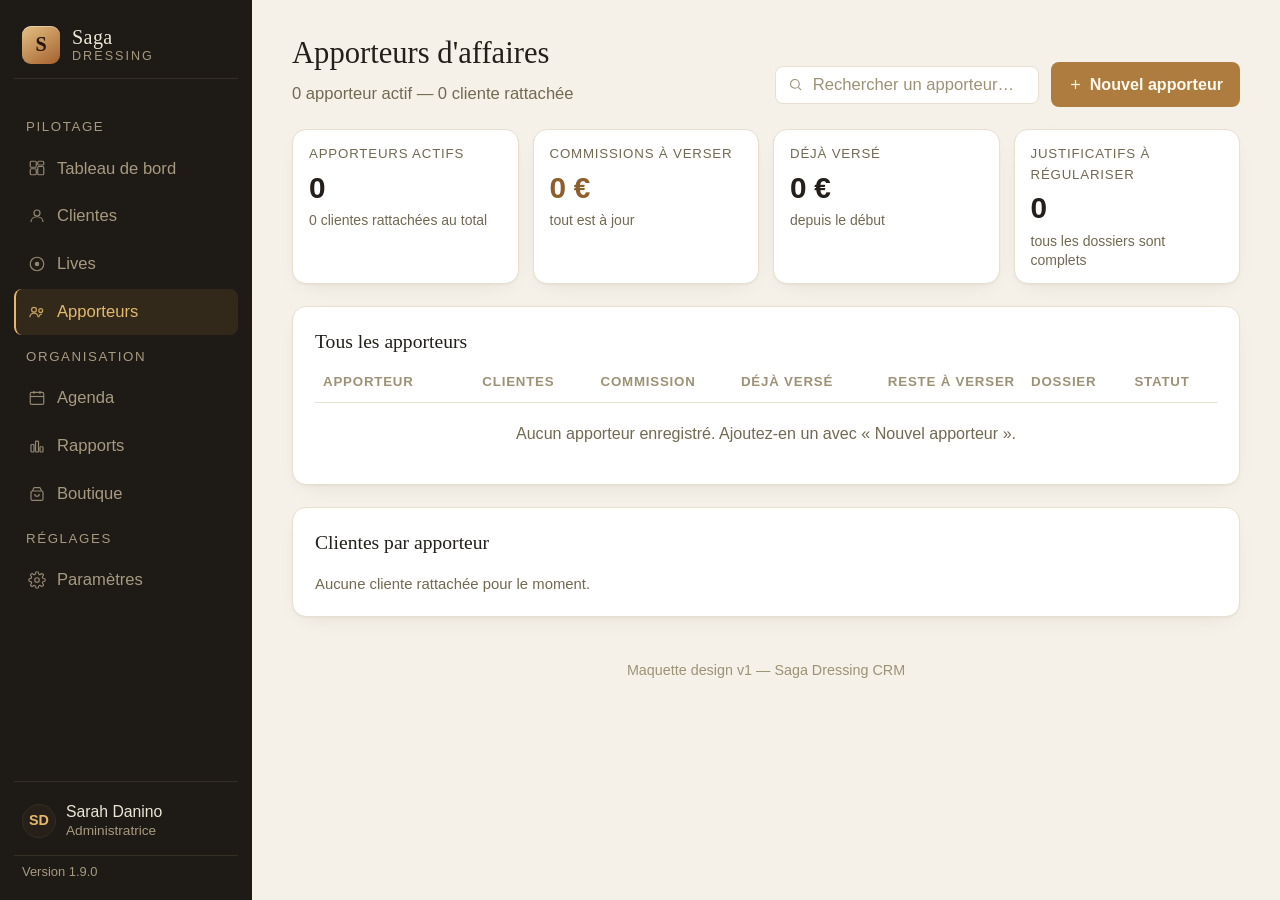
==== commit 916e482f: "feat: tout ce qui peut fonctionner sans serveur fonctionne Avant de commencer les tests, les dernier" ====
--- a/apporteur.html
+++ b/apporteur.html
@@ -328,64 +328,8 @@
   }
 
   // Types de justificatifs attendus pour un apporteur d'affaires
-  var DOC_TYPES = [
-    { key: 'kbis',     label: 'Extrait Kbis / avis SIRENE',        required: true },
-    { key: 'urssaf',   label: 'Attestation de vigilance URSSAF',   required: true, renouvelable: true },
-    { key: 'identite', label: "Pièce d'identité",                  required: true },
-    { key: 'rib',      label: 'RIB',                               required: true },
-    { key: 'contrat',  label: "Contrat d'apporteur signé",         required: true },
-    { key: 'assurance',label: 'Attestation RC professionnelle',    required: false },
-    { key: 'das2',     label: 'Déclaration DAS2 (honoraires)',     required: false },
-    { key: 'facture',  label: 'Facture de commission',             required: false },
-    { key: 'autre',    label: 'Autre document',                    required: false }
-  ];
-
-  var APPORTEURS = {
-    nadia: {
-      prenom: 'Nadia R.', nom: 'Nadia Roussel', initiales: 'NR', statut: 'Actif',
-      email: 'nadia.roussel@example.com', tel: '06 45 78 21 09',
-      statutJur: 'Auto-entrepreneur', siret: '892 411 675 00018',
-      pct: 8, depuis: 'mars 2026',
-      clientes: ['Fanny (M)', 'Camille (B)', 'Élise (R)'],
-      commissions: [
-        { date: '2026-07-29', origine: 'Live du 29/07', cliente: 'Fanny',   base: 1480, montant: 118, paye: 0 },
-        { date: '2026-07-24', origine: 'Live du 24/07', cliente: 'Camille', base: 2110, montant: 169, paye: 0 },
-        { date: '2026-07-17', origine: 'Live du 17/07', cliente: 'Fanny',   base: 870,  montant: 70,  paye: 1 },
-        { date: '2026-06-19', origine: 'Live du 19/06', cliente: 'Fanny',   base: 1105, montant: 88,  paye: 1 },
-        { date: '2026-06-12', origine: 'Live du 12/06', cliente: 'Camille', base: 1680, montant: 134, paye: 1 }
-      ],
-      docs: [
-        { type: 'kbis',     nom: 'Kbis_Nadia_Roussel.pdf',       ajoute: '2026-03-12', expire: '' },
-        { type: 'identite', nom: 'CNI_Nadia_Roussel.pdf',        ajoute: '2026-03-12', expire: '2031-05-04' },
-        { type: 'rib',      nom: 'RIB_Nadia_Roussel.pdf',        ajoute: '2026-03-12', expire: '' },
-        { type: 'urssaf',   nom: 'Vigilance_URSSAF_T1_2026.pdf', ajoute: '2026-02-10', expire: '2026-08-10' }
-      ]
-    },
-    karim: {
-      prenom: 'Karim B.', nom: 'Karim Belkacem', initiales: 'KB', statut: 'Actif',
-      email: 'karim.belkacem@example.com', tel: '07 12 66 45 30',
-      statutJur: 'Société (SASU, EURL…)', siret: '904 552 118 00027',
-      pct: 6, depuis: 'avril 2026',
-      clientes: ['Marion (F)', 'Nora (T)'],
-      commissions: [
-        { date: '2026-07-20', origine: 'Live du 20/07', cliente: 'Marion', base: 1500, montant: 90, paye: 0 },
-        { date: '2026-06-08', origine: 'Live du 08/06', cliente: 'Marion', base: 1450, montant: 87, paye: 1 }
-      ],
-      docs: [
-        { type: 'kbis',     nom: 'Kbis_KB_Conseil.pdf',   ajoute: '2026-04-02', expire: '' },
-        { type: 'rib',      nom: 'RIB_KB_Conseil.pdf',    ajoute: '2026-04-02', expire: '' }
-      ]
-    },
-    sonia: {
-      prenom: 'Sonia L.', nom: 'Sonia Lambert', initiales: 'SL', statut: 'Inactif',
-      email: 'sonia.lambert@example.com', tel: '06 33 90 74 12',
-      statutJur: 'Particulier non professionnel', siret: '',
-      pct: 8, depuis: 'janvier 2026',
-      clientes: [],
-      commissions: [],
-      docs: []
-    }
-  };
+  var DOC_TYPES = SAGA_DOCS_APPORTEUR;
+
 
   function currentKey() {
     var k = new URLSearchParams(window.location.search).get('a');
@@ -394,11 +338,13 @@
 
   /* Les apporteurs créés depuis la liste vivent dans `apporteurs_data` :
      sans cette lecture, leur fiche renverrait sur l'exemple Nadia. */
-  if (!sagaDemoActive()) APPORTEURS = {};
-  var FICHES = sagaLoad('apporteurs_data', {});
-  Object.keys(FICHES).forEach(function (k) { if (!APPORTEURS[k]) APPORTEURS[k] = FICHES[k]; });
+  var APPORTEURS = sagaFichesApporteurs();
 
   var A = APPORTEURS[currentKey()] || APPORTEURS.nadia;
+  /* Nom sous lequel les fiches clientes le désignent : c'est la clé de
+     rapprochement entre un apporteur et les ventes qu'il a générées. */
+  var NOM_REFERENCE = sagaNomApporteur(currentKey()) || (A && A.prenom) || '';
+  var COMMISSIONS = [];
   if (!A) {
     /* Base vide : on repart de la liste plutôt que d'ouvrir un exemple. */
     location.replace('apporteurs.html');
@@ -410,7 +356,7 @@
   }
 
   function persistApporteur() {
-    var fiches = sagaLoad('apporteurs_data', {});
+    var fiches = sagaFichesApporteurs();
     fiches[currentKey()] = A;
     sagaSave('apporteurs_data', fiches);
   }
@@ -421,14 +367,7 @@
   }
 
   // État d'un justificatif : manquant / expiré / bientôt expiré / à jour
-  function docState(doc) {
-    if (!doc) return 'missing';
-    if (!doc.expire) return 'ok';
-    var days = Math.round((new Date(doc.expire + 'T00:00:00') - new Date(TODAY_ISO + 'T00:00:00')) / 86400000);
-    if (days < 0) return 'expired';
-    if (days <= 30) return 'soon';
-    return 'ok';
-  }
+  function docState(doc) { return sagaEtatDoc(doc, TODAY_ISO); }
 
   function renderDocs() {
     var html = DOC_TYPES.filter(function (t) { return t.key !== 'autre'; }).map(function (t) {
@@ -480,11 +419,7 @@
     document.getElementById('docChecklist').innerHTML = html;
 
     // Alerte + badge sur les documents à problème
-    var problems = DOC_TYPES.filter(function (t) { return t.key !== 'autre'; }).filter(function (t) {
-      var doc = A.docs.find(function (d) { return d.type === t.key; });
-      var st = docState(doc);
-      return (t.required && !doc) || st === 'expired' || st === 'soon';
-    });
+    var problems = sagaDocsARegulariser(A, TODAY_ISO);
 
     var badge = document.getElementById('docsBadge');
     if (problems.length) {
@@ -547,20 +482,37 @@
 
   function renderCommissions() {
     var body = document.getElementById('commBody');
-    if (A.commissions.length === 0) {
-      body.innerHTML = '<tr><td colspan="6" class="muted" style="text-align:center; padding:22px 8px;">Aucune commission enregistrée.</td></tr>';
+    if (COMMISSIONS.length === 0) {
+      body.innerHTML = '<tr><td colspan="6" class="muted" style="text-align:center; padding:22px 8px;">'
+        + 'Aucune commission pour le moment. Elles apparaîtront dès qu\'une cliente rattachée à '
+        + sagaEchapper(A.prenom) + ' vendra.</td></tr>';
       return;
     }
-    body.innerHTML = A.commissions.map(function (c) {
+    body.innerHTML = COMMISSIONS.map(function (c) {
+      var statut = c.paye
+        ? '<span class="chip good">Versée</span>'
+          + (c.paiement && c.paiement.date
+              ? '<div class="muted" style="font-size:.78rem; margin-top:3px;">le ' + fmtDate(c.paiement.date) + '</div>'
+              : '')
+          + '<button class="btn btn-ghost btn-sm" onclick="annulerCommission(\'' + c.cle + '\')">Annuler</button>'
+        : '<span class="chip warn">À verser</span>';
       return '<tr>' +
         '<td>' + fmtDate(c.date) + '</td>' +
-        '<td class="muted">' + c.origine + '</td>' +
-        '<td>' + c.cliente + '</td>' +
+        '<td class="muted">' + sagaEchapper(c.origine) + '<div class="muted" style="font-size:.78rem;">'
+          + sagaEchapper(c.session) + '</div></td>' +
+        '<td>' + sagaEchapper(c.cliente) + ' (' + sagaEchapper(c.lettre) + ')</td>' +
         '<td class="num tabular">' + fmtEUR(c.base) + '</td>' +
         '<td class="num tabular">' + fmtEUR(c.montant) + '</td>' +
-        '<td>' + (c.paye ? '<span class="chip good">Versée</span>' : '<span class="chip warn">À verser</span>') + '</td>' +
+        '<td>' + statut + '</td>' +
       '</tr>';
     }).join('');
+  }
+
+  function annulerCommission(cle) {
+    if (!confirm('Annuler le règlement de cette commission ?')) return;
+    sagaAnnulerCommissionApporteur(NOM_REFERENCE, cle);
+    sagaTracer('Annulation règlement apporteur', A.nom, '');
+    renderApporteur();
   }
 
   function renderApporteur() {
@@ -573,10 +525,11 @@
     document.getElementById('aMeta').textContent =
       A.statutJur + ' · commission ' + A.pct + ' % · apporteur depuis ' + A.depuis;
 
-    var paye = 0, du = 0, nbDu = 0;
-    A.commissions.forEach(function (c) {
-      if (c.paye) paye += c.montant; else { du += c.montant; nbDu++; }
-    });
+    /* Chiffres recalculés depuis les ventes à chaque affichage. */
+    COMMISSIONS = sagaCommissionsApporteur(NOM_REFERENCE);
+    var totaux = sagaTotauxApporteur(NOM_REFERENCE);
+    var paye = totaux.verse, du = totaux.du, nbDu = totaux.nbDu;
+    A.clientes = totaux.clientes;
 
     document.getElementById('kClientes').textContent = A.clientes.length;
     document.getElementById('kClientesSub').textContent = A.clientes.length ? A.clientes.join(', ') : 'aucune cliente rattachée';
@@ -689,7 +642,7 @@
 
   /* ===== Règlement des commissions ===== */
   function reglerCommissions() {
-    var enAttente = A.commissions.filter(function (c) { return !c.paye; });
+    var enAttente = COMMISSIONS.filter(function (c) { return !c.paye; });
     if (enAttente.length === 0) {
       alert('Rien à régler : toutes les commissions de ' + A.prenom + ' sont déjà versées.');
       return;
@@ -698,7 +651,10 @@
     if (!confirm('Marquer comme versées ' + enAttente.length + ' commission(s) ?\n\n'
       + 'Total : ' + fmtEUR(total) + '\nBénéficiaire : ' + A.nom)) return;
 
-    enAttente.forEach(function (c) { c.paye = 1; c.datePaiement = TODAY_ISO; });
+    sagaReglerCommissionsApporteur(NOM_REFERENCE,
+      enAttente.map(function (c) { return c.cle; }),
+      { date: TODAY_ISO, mode: 'Virement' });
+    sagaTracer('Règlement apporteur', A.nom, fmtEUR(total));
     renderApporteur();
   }
 
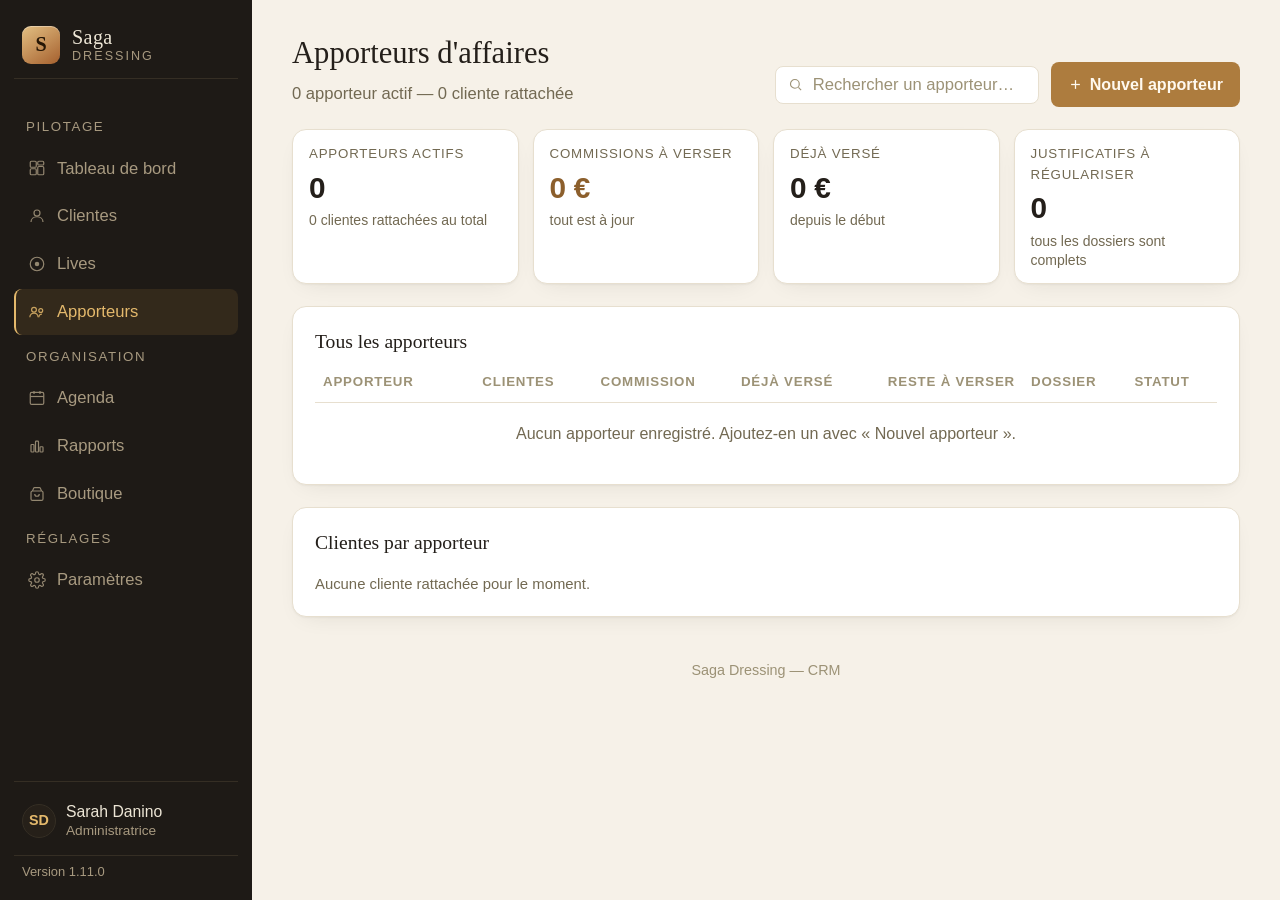
==== commit 7ef74954: "feat: plus aucune donnée d'exemple dans le CRM Avant la mise en production, tout ce qui était invent" ====
--- a/apporteur.html
+++ b/apporteur.html
@@ -3,7 +3,7 @@
 <head>
 <meta charset="UTF-8" />
 <meta name="viewport" content="width=device-width, initial-scale=1.0" />
-<title>Apporteur — Saga Dressing (maquette)</title>
+<title>Apporteur — Saga Dressing</title>
 <link rel="stylesheet" href="style.css" />
 </head>
 <body>
@@ -38,10 +38,6 @@
         </div>
       </div>
 
-      <div class="proto-badge">
-        <svg width="14" height="14" viewBox="0 0 24 24" fill="none" stroke="currentColor" stroke-width="1.8"><circle cx="12" cy="12" r="9"/><line x1="12" y1="8" x2="12" y2="13"/><circle cx="12" cy="16.3" r="0.6" fill="currentColor" stroke="none"/></svg>
-        Maquette design — données fictives, non connectée au CRM en production
-      </div>
 
       <div class="alert-bar" id="docAlert" style="display:none;">
         <svg width="16" height="16" viewBox="0 0 24 24" fill="none" stroke="currentColor" stroke-width="1.8"><path d="M12 9v4"/><path d="M10.3 3.9 2.4 18a1.8 1.8 0 0 0 1.6 2.7h16a1.8 1.8 0 0 0 1.6-2.7L13.7 3.9a1.8 1.8 0 0 0-3.4 0Z"/><circle cx="12" cy="17" r="0.6" fill="currentColor" stroke="none"/></svg>
@@ -250,7 +246,7 @@
             </div>
             <div class="form-field">
               <label class="form-label" for="ePrenom">Nom affiché (listes, fiches clientes)</label>
-              <input class="form-input" id="ePrenom" placeholder="Ex. Nadia R." />
+              <input class="form-input" id="ePrenom" placeholder="Prénom et initiale" />
             </div>
             <div class="form-field" style="flex-direction:row; gap:12px;">
               <div style="flex:1;">
@@ -302,7 +298,7 @@
         </div>
       </div>
 
-      <p class="footnote">Maquette design v1 — Saga Dressing CRM</p>
+      <p class="footnote">Saga Dressing — CRM</p>
     </div>
   </div>
 
@@ -337,7 +333,7 @@
   }
 
   /* Les apporteurs créés depuis la liste vivent dans `apporteurs_data` :
-     sans cette lecture, leur fiche renverrait sur l'exemple Nadia. */
+     sans cette lecture, leur fiche n'aurait rien à afficher. */
   var APPORTEURS = sagaFichesApporteurs();
 
   var A = APPORTEURS[currentKey()] || APPORTEURS.nadia;
@@ -516,7 +512,7 @@
   }
 
   function renderApporteur() {
-    document.title = A.prenom + ' — Saga Dressing (maquette)';
+    document.title = A.prenom + ' — Saga Dressing';
     document.getElementById('aAvatar').textContent = A.initiales;
     document.getElementById('aName').textContent = A.prenom;
     var chip = document.getElementById('aStatusChip');
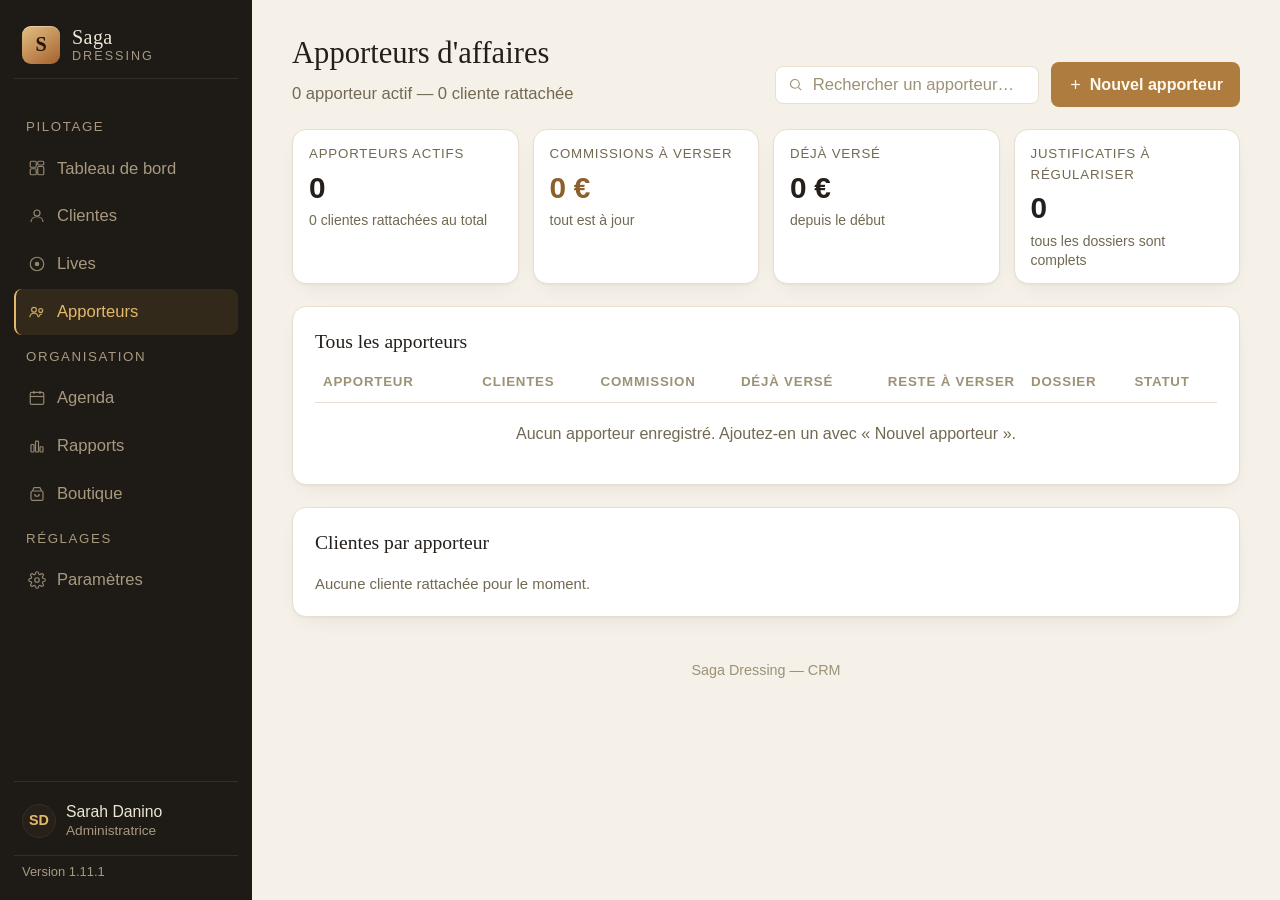
==== commit 6b5a8130: "fix: derniers restes des données d'exemple Ma recherche précédente était sensible à la casse : les o" ====
--- a/apporteur.html
+++ b/apporteur.html
@@ -329,14 +329,14 @@
 
   function currentKey() {
     var k = new URLSearchParams(window.location.search).get('a');
-    return k ? k.toLowerCase() : 'nadia';
+    return k ? k.toLowerCase() : '';
   }
 
   /* Les apporteurs créés depuis la liste vivent dans `apporteurs_data` :
      sans cette lecture, leur fiche n'aurait rien à afficher. */
   var APPORTEURS = sagaFichesApporteurs();
 
-  var A = APPORTEURS[currentKey()] || APPORTEURS.nadia;
+  var A = APPORTEURS[currentKey()];
   /* Nom sous lequel les fiches clientes le désignent : c'est la clé de
      rapprochement entre un apporteur et les ventes qu'il a générées. */
   var NOM_REFERENCE = sagaNomApporteur(currentKey()) || (A && A.prenom) || '';
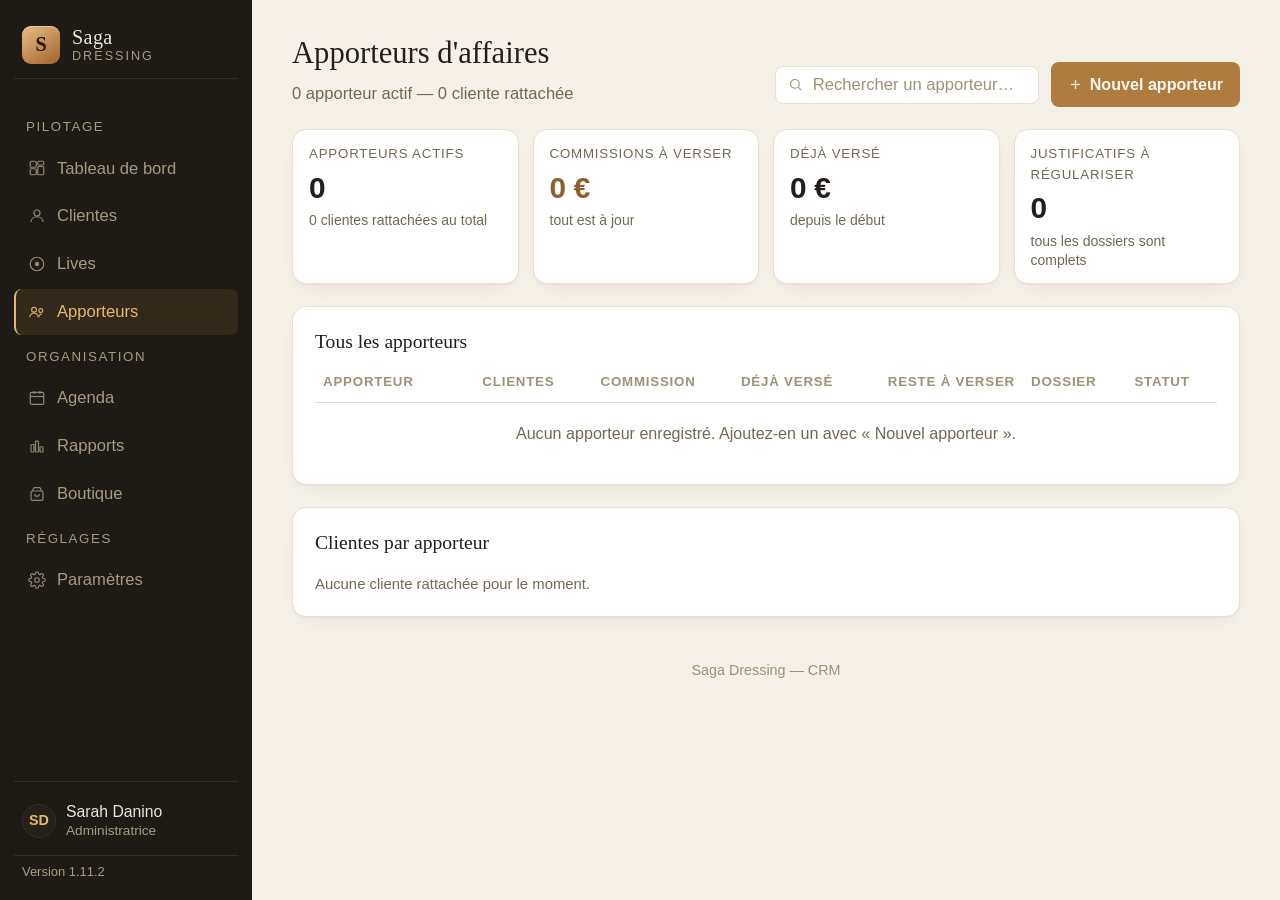
==== commit fa321903: "fix: SIRET corrigé (103 429 833) et adresse reprise dans le contrat Le SIRET inscrit dans le contrat" ====
--- a/apporteur.html
+++ b/apporteur.html
@@ -169,7 +169,7 @@
 
               <div class="doc-preview" id="contratPreview">
                 <div class="doc-title">CONTRAT D'APPORTEUR D'AFFAIRES</div>
-                <p>Entre <strong>SAGA DRESSING</strong>, SAS – 2, rue des Colverts, 77150 Lésigny – SIRET 102 429 833,
+                <p>Entre <strong>SAGA DRESSING</strong>, SAS – 2, rue des Colverts, 77150 Lésigny – SIRET 103 429 833,
                 représentée par Sarah Danino, ci-après « la Société »,</p>
                 <p>Et <span class="field" data-f="nom">—</span>,
                 <span class="field" data-f="statut">—</span>,
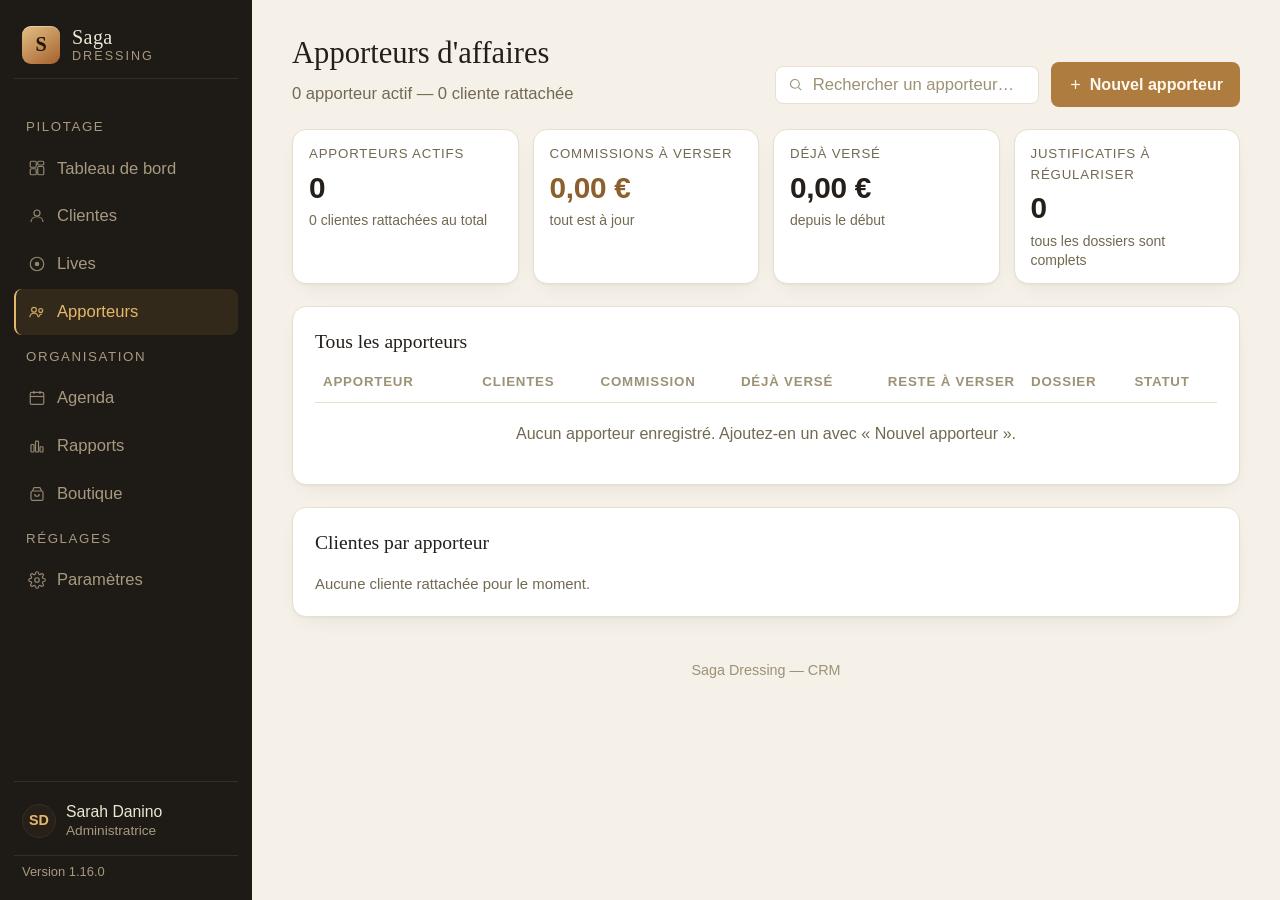
==== commit 61ee3389: "fix: les montants s'affichaient arrondis à l'euro Les calculs ont toujours été au centime — sagaCent" ====
--- a/apporteur.html
+++ b/apporteur.html
@@ -311,7 +311,8 @@
   var TODAY_ISO = sagaAujourdhui();   // date réelle du poste
   var MOIS = ['janv.', 'févr.', 'mars', 'avr.', 'mai', 'juin', 'juil.', 'août', 'sept.', 'oct.', 'nov.', 'déc.'];
 
-  function fmtEUR(n) { return Math.round(n).toLocaleString('fr-FR') + ' €'; }
+  // Une seule règle d'affichage, définie dans nav.js : au centime
+  function fmtEUR(n) { return sagaEUR(n); }
   function fmtDate(iso) {
     if (!iso) return '—';
     var d = new Date(iso + 'T00:00:00');
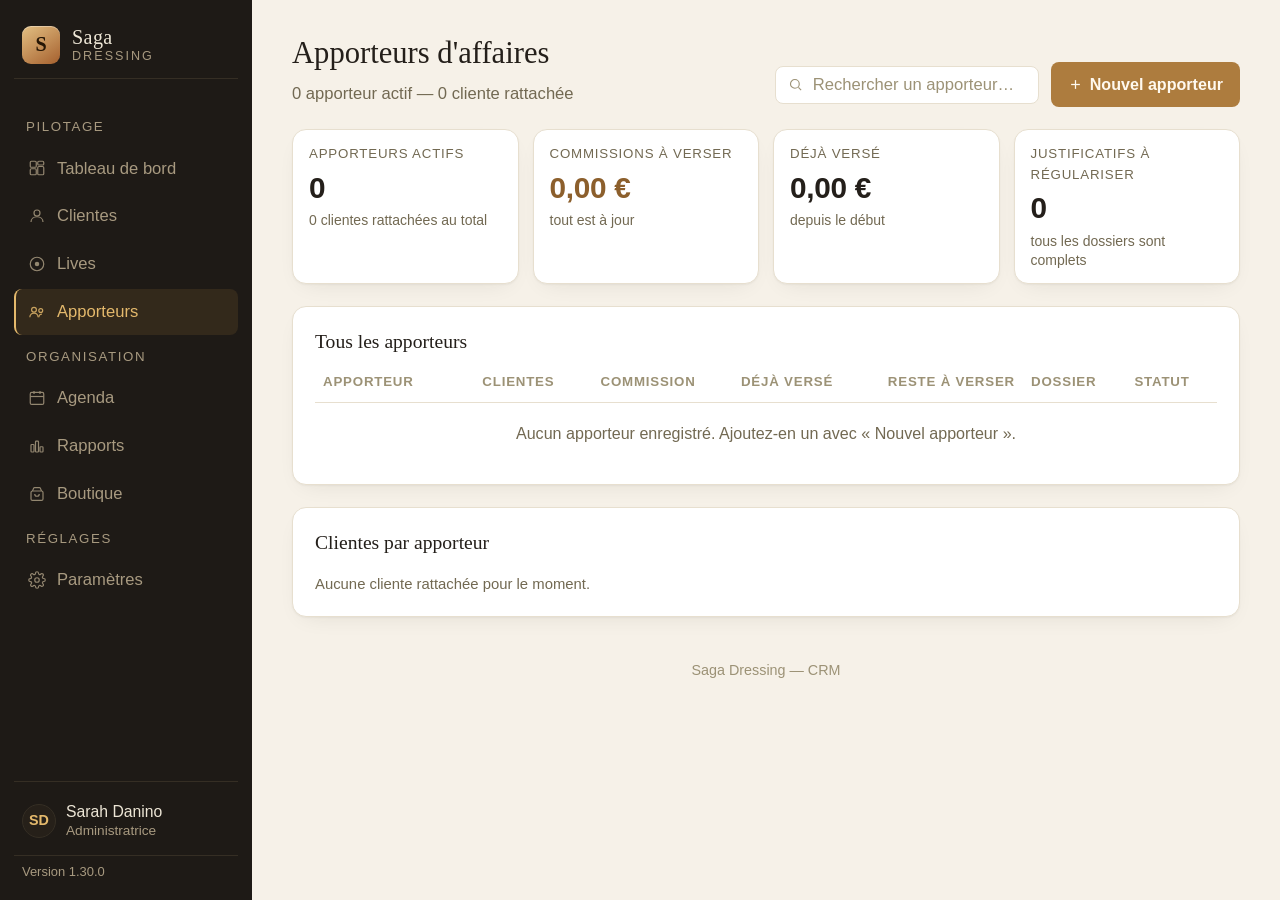
==== commit b02a2250: "feat: l'apporteur est payé sur la marge, et les articles remboursés se déduisent (1.30.0) La commiss" ====
--- a/apporteur.html
+++ b/apporteur.html
@@ -80,7 +80,7 @@
         <div class="tab-panel active" id="tab-commissions" data-panel-group="apporteur" style="margin-top:18px;">
           <div class="table-scroll">
             <table>
-              <thead><tr><th>Date</th><th>Origine</th><th>Cliente</th><th class="num">Base</th><th class="num">Commission</th><th>Statut</th></tr></thead>
+              <thead><tr><th>Date</th><th>Origine</th><th>Cliente</th><th class="num">Assiette</th><th class="num">Commission</th><th>Statut</th></tr></thead>
               <tbody id="commBody"></tbody>
             </table>
           </div>
@@ -133,6 +133,11 @@
                 <div class="form-field">
                   <label class="form-label" for="cTaux">Taux de commission (%)</label>
                   <input class="form-input" type="number" id="cTaux" />
+                  <span class="card-note">
+                    Pourcentage de <strong>votre</strong> commission, frais annexes déduits — pas du
+                    chiffre d'affaires. Un apporteur à 20 % sur une cliente à 50 % touche donc 10 %
+                    des ventes, et jamais rien qui sorte de la poche de la cliente.
+                  </span>
                 </div>
                 <div class="form-field">
                   <label class="form-label" for="cAssiette">Assiette de la commission</label>
@@ -180,9 +185,15 @@
                 en dépôt-vente. Il n'a aucun pouvoir de représentation ni de négociation au nom de la Société.</p>
 
                 <h3>2. Rémunération</h3>
-                <p>L'Apporteur perçoit <span class="field" data-f="taux">—</span> % du produit des ventes réalisées
-                pour les clientes qu'il a apportées, calculé sur <span class="field" data-f="assiette">—</span>.
-                La commission est due après encaissement effectif par la Société.</p>
+                <p>L'Apporteur perçoit <span class="field" data-f="taux">—</span> % de la
+                <strong>commission perçue par la Société</strong> sur les ventes des clientes qu'il a
+                apportées, déduction faite des frais annexes engagés par la Société pour ces ventes
+                (cadeaux offerts, achats liés au live). L'assiette retenue est :
+                <span class="field" data-f="assiette">—</span>.</p>
+                <p>La commission est due après encaissement effectif par la Société. Elle ne peut être
+                négative : lorsque les frais annexes excèdent la commission de la Société, aucune somme
+                n'est due au titre des ventes concernées, sans report. Un article remboursé à l'acheteur
+                n'ouvre droit à aucune commission.</p>
 
                 <h3>3. Durée de l'apport</h3>
                 <p><span class="field" data-f="duree">—</span>. Prise d'effet au
--- a/style.css
+++ b/style.css
@@ -607,8 +607,11 @@
 
 /* ---------- Calendrier ---------- */
 .date-input { cursor: pointer; background-image: none; }
+/* Au-dessus des fenêtres modales (z-index 1005) : en dessous, le calendrier
+   s'ouvrait derrière elles — invisible et inclicquable. La date d'un virement
+   ou d'un règlement restait alors bloquée sur sa valeur par défaut. */
 .cal-pop {
-  position: absolute; z-index: 900; width: 306px; padding: 12px;
+  position: absolute; z-index: 1100; width: 306px; padding: 12px;
   background: var(--surface); border: 1px solid var(--line); border-radius: 12px;
   box-shadow: 0 12px 32px -10px rgba(36,31,26,0.28), 0 2px 6px rgba(36,31,26,0.08);
 }
@@ -998,3 +1001,20 @@
 @media (max-width: 900px) {
   .calendar-mini .day { max-height: 46px; }
 }
+
+
+/* Action discrète à l'intérieur d'une cellule de tableau : un vrai bouton
+   pour le clavier et les lecteurs d'écran, l'apparence d'un lien pour ne pas
+   faire grossir la ligne. */
+.lien-action {
+  background: none;
+  border: 0;
+  padding: 0;
+  font: inherit;
+  font-size: inherit;
+  color: var(--brand-strong);
+  cursor: pointer;
+  text-decoration: underline;
+  text-underline-offset: 2px;
+}
+.lien-action:hover { color: var(--ink); }
